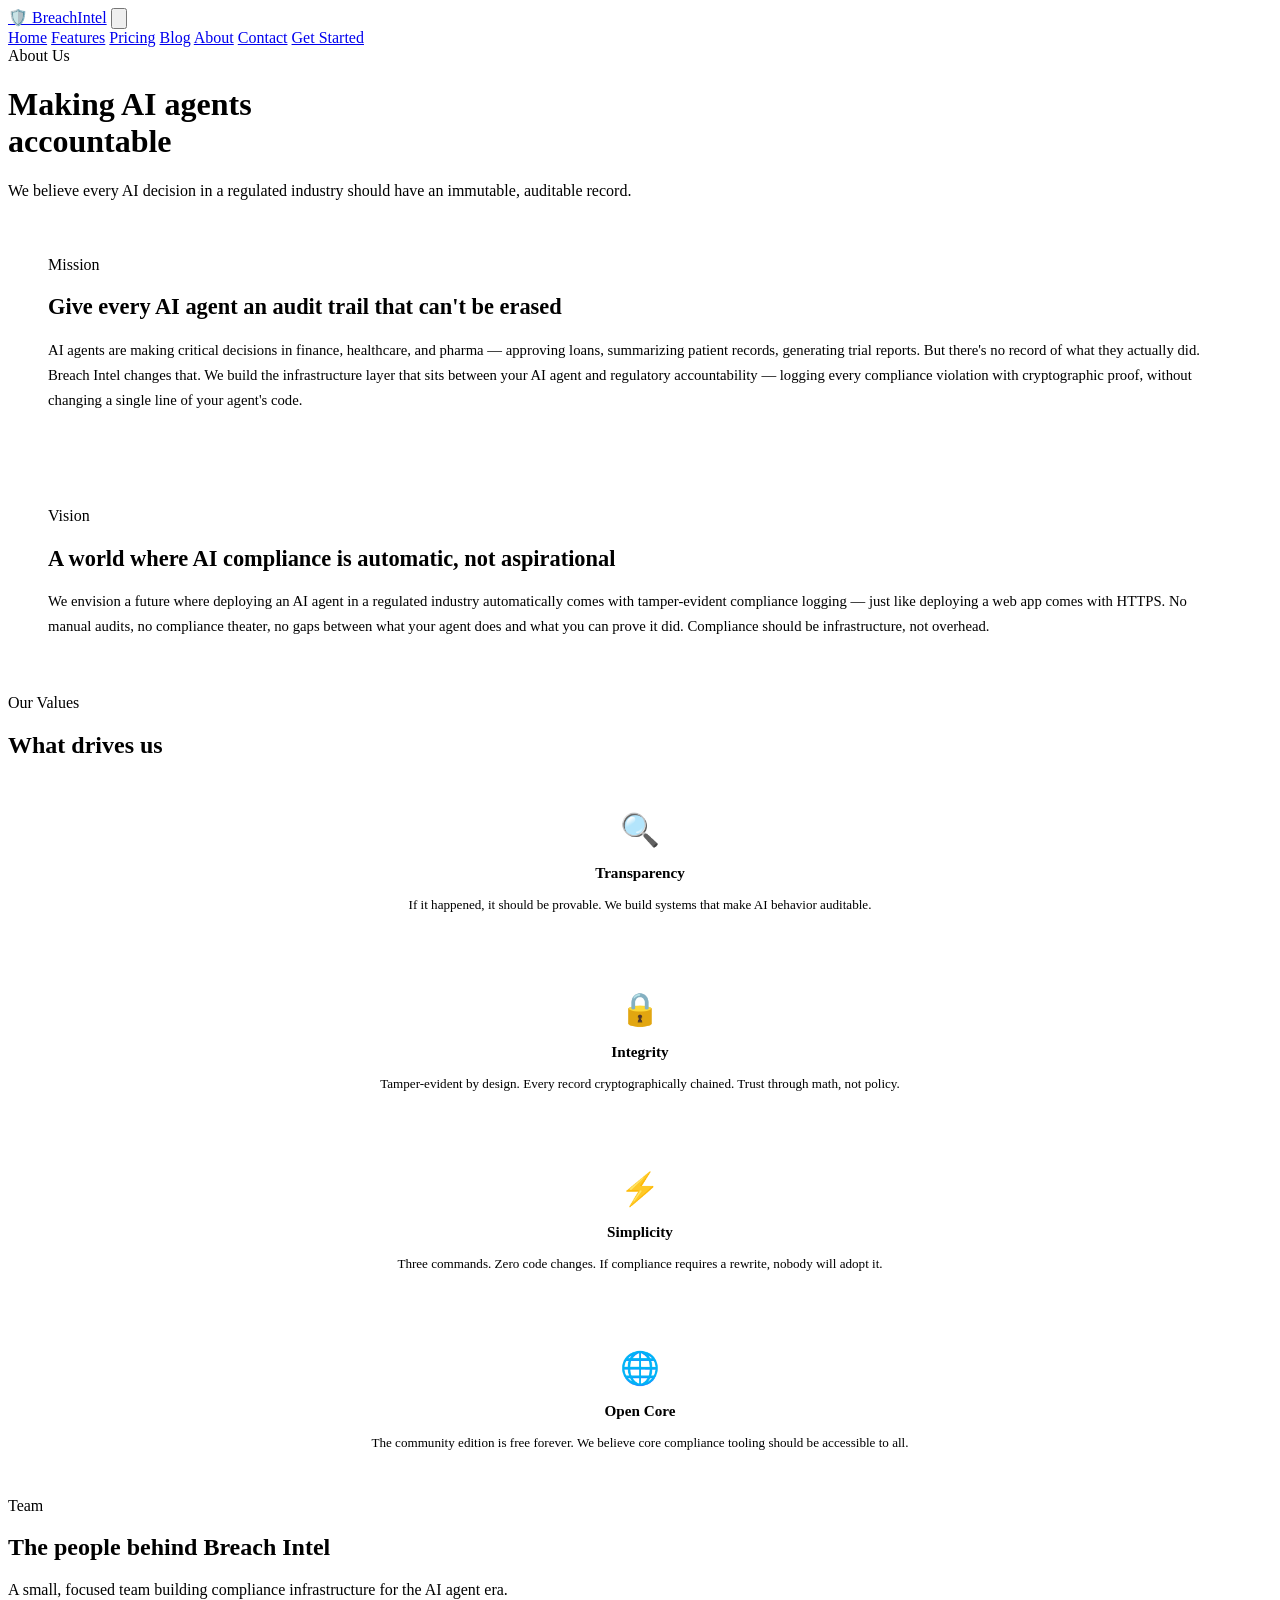
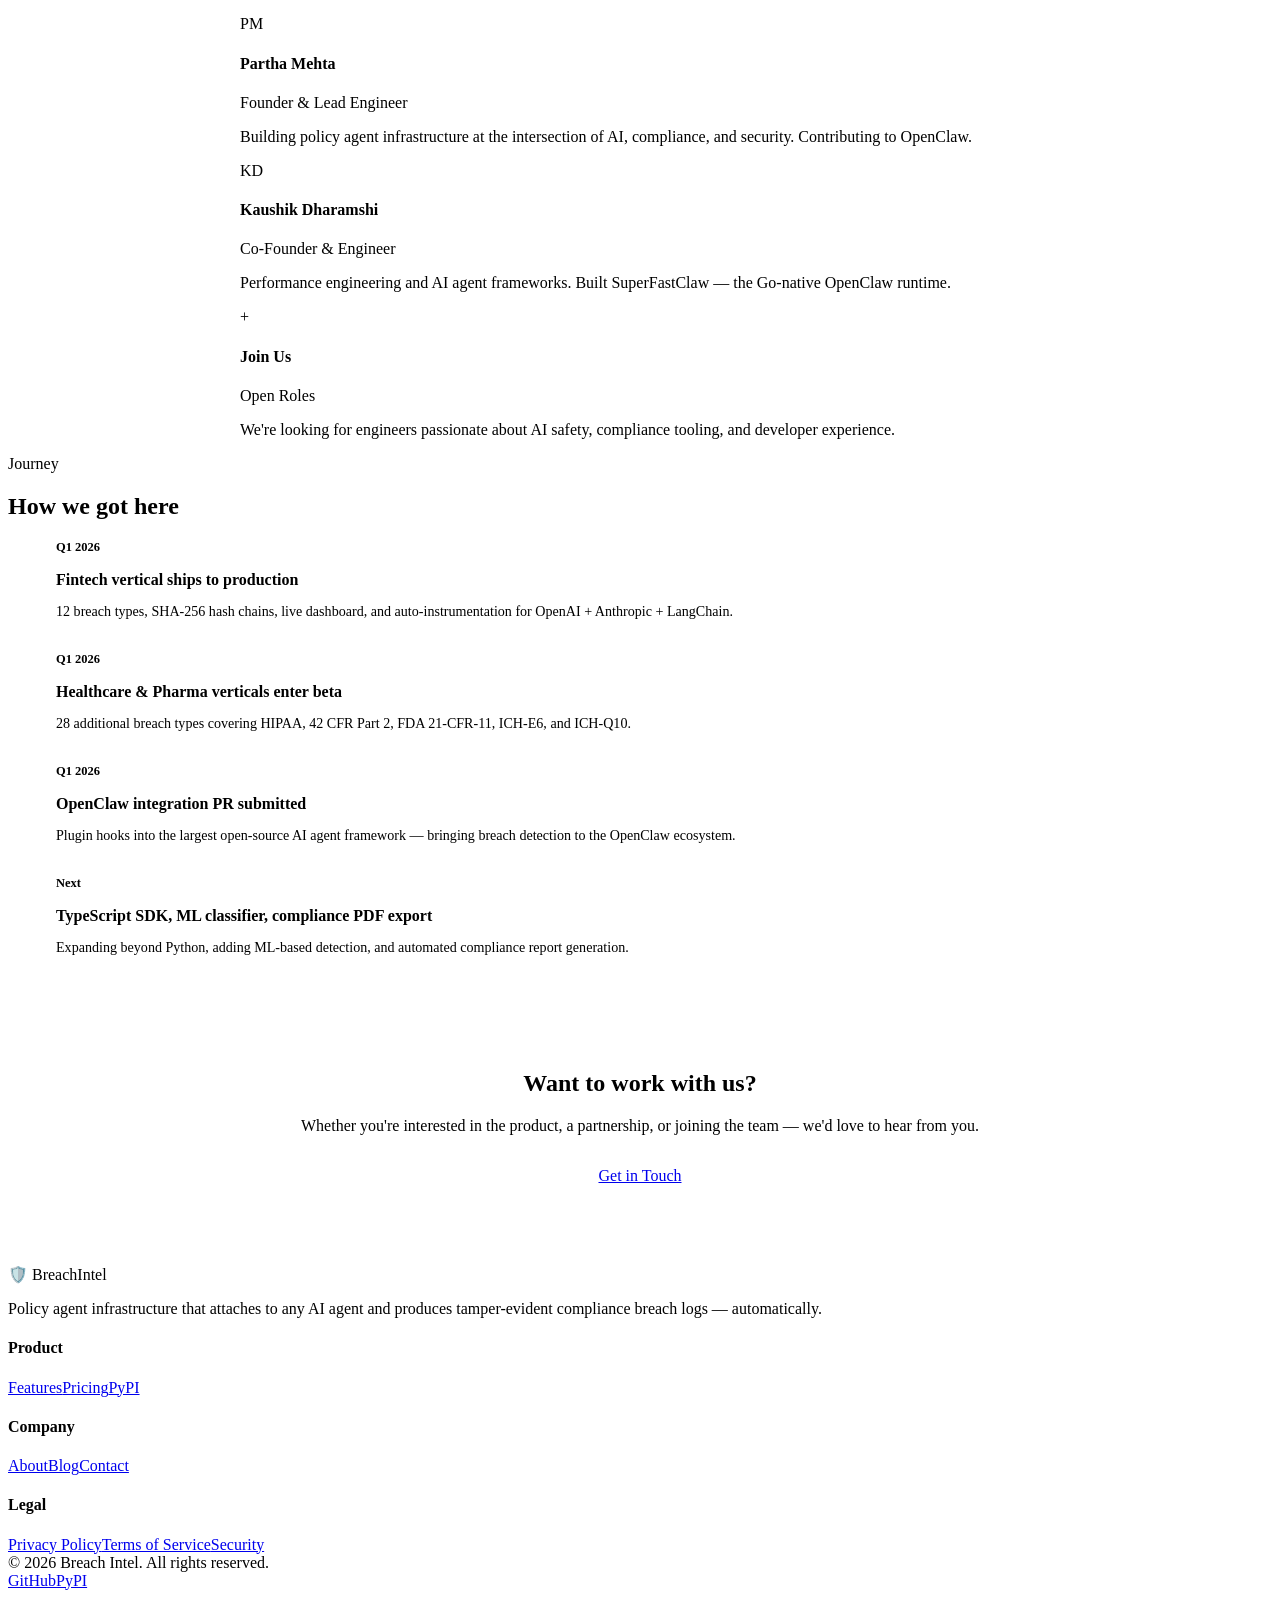
==== about.html @ 767bec2c "Fix PyPI links to correct package: breach-intel-client" ====
<!DOCTYPE html>
<html lang="en">
<head>
  <meta charset="UTF-8">
  <meta name="viewport" content="width=device-width, initial-scale=1.0">
  <title>About — Breach Intel</title>
  <meta name="description" content="Meet the team behind Breach Intel — building the audit layer for AI agents in regulated industries.">
  <link rel="icon" href="data:image/svg+xml,<svg xmlns='http://www.w3.org/2000/svg' viewBox='0 0 100 100'><text y='.9em' font-size='90'>🛡️</text></svg>">
  <link rel="preconnect" href="https://fonts.googleapis.com">
  <link rel="preconnect" href="https://fonts.gstatic.com" crossorigin>
  <link href="https://fonts.googleapis.com/css2?family=Inter:wght@400;500;600;700;800&family=JetBrains+Mono:wght@400;500;600&display=swap" rel="stylesheet">
  <link rel="stylesheet" href="css/style.css">
</head>
<body>

  <nav class="nav">
    <div class="nav-inner">
      <a href="index.html" class="nav-brand"><span class="icon">🛡️</span> Breach<span class="highlight">Intel</span></a>
      <button class="nav-toggle" aria-label="Menu" aria-expanded="false">
        <svg viewBox="0 0 24 24" fill="none" stroke="currentColor" stroke-width="2"><path d="M4 6h16M4 12h16M4 18h16"/></svg>
      </button>
      <div class="nav-links">
        <a href="index.html">Home</a>
        <a href="features.html">Features</a>
        <a href="pricing.html">Pricing</a>
        <a href="blog.html">Blog</a>
        <a href="about.html">About</a>
        <a href="contact.html">Contact</a>
        <a href="contact.html" class="nav-cta">Get Started</a>
      </div>
    </div>
  </nav>

  <div class="page-header">
    <div class="container">
      <div class="section-eyebrow"><span class="dot"></span> About Us</div>
      <h1>Making AI agents<br>accountable</h1>
      <p>We believe every AI decision in a regulated industry should have an immutable, auditable record.</p>
    </div>
  </div>

  <!-- Mission & Vision -->
  <section>
    <div class="container">
      <div class="grid-2 fade-in">
        <div class="card" style="padding:2.5rem;">
          <div class="section-eyebrow" style="margin-bottom:0.75rem;"><span class="dot"></span> Mission</div>
          <h2 style="font-size:1.4rem;font-weight:800;margin-bottom:1rem;line-height:1.3;">Give every AI agent an audit trail that can't be erased</h2>
          <p style="font-size:0.92rem;color:var(--text-secondary);line-height:1.7;">AI agents are making critical decisions in finance, healthcare, and pharma — approving loans, summarizing patient records, generating trial reports. But there's no record of what they actually did. Breach Intel changes that. We build the infrastructure layer that sits between your AI agent and regulatory accountability — logging every compliance violation with cryptographic proof, without changing a single line of your agent's code.</p>
        </div>
        <div class="card" style="padding:2.5rem;">
          <div class="section-eyebrow" style="margin-bottom:0.75rem;"><span class="dot"></span> Vision</div>
          <h2 style="font-size:1.4rem;font-weight:800;margin-bottom:1rem;line-height:1.3;">A world where AI compliance is automatic, not aspirational</h2>
          <p style="font-size:0.92rem;color:var(--text-secondary);line-height:1.7;">We envision a future where deploying an AI agent in a regulated industry automatically comes with tamper-evident compliance logging — just like deploying a web app comes with HTTPS. No manual audits, no compliance theater, no gaps between what your agent does and what you can prove it did. Compliance should be infrastructure, not overhead.</p>
        </div>
      </div>
    </div>
  </section>

  <!-- Values -->
  <section class="bg-warm">
    <div class="container">
      <div class="section-header center fade-in">
        <div class="section-eyebrow"><span class="dot"></span> Our Values</div>
        <h2 class="section-title">What drives us</h2>
      </div>
      <div class="grid-4 fade-in">
        <div class="card" style="text-align:center;padding:2rem 1.5rem;">
          <div style="font-size:2rem;margin-bottom:0.8rem;">🔍</div>
          <h3 style="font-size:0.95rem;">Transparency</h3>
          <p style="font-size:0.82rem;color:var(--text-secondary);margin-top:0.4rem;">If it happened, it should be provable. We build systems that make AI behavior auditable.</p>
        </div>
        <div class="card" style="text-align:center;padding:2rem 1.5rem;">
          <div style="font-size:2rem;margin-bottom:0.8rem;">🔒</div>
          <h3 style="font-size:0.95rem;">Integrity</h3>
          <p style="font-size:0.82rem;color:var(--text-secondary);margin-top:0.4rem;">Tamper-evident by design. Every record cryptographically chained. Trust through math, not policy.</p>
        </div>
        <div class="card" style="text-align:center;padding:2rem 1.5rem;">
          <div style="font-size:2rem;margin-bottom:0.8rem;">⚡</div>
          <h3 style="font-size:0.95rem;">Simplicity</h3>
          <p style="font-size:0.82rem;color:var(--text-secondary);margin-top:0.4rem;">Three commands. Zero code changes. If compliance requires a rewrite, nobody will adopt it.</p>
        </div>
        <div class="card" style="text-align:center;padding:2rem 1.5rem;">
          <div style="font-size:2rem;margin-bottom:0.8rem;">🌐</div>
          <h3 style="font-size:0.95rem;">Open Core</h3>
          <p style="font-size:0.82rem;color:var(--text-secondary);margin-top:0.4rem;">The community edition is free forever. We believe core compliance tooling should be accessible to all.</p>
        </div>
      </div>
    </div>
  </section>

  <!-- Team -->
  <section>
    <div class="container">
      <div class="section-header center fade-in">
        <div class="section-eyebrow"><span class="dot"></span> Team</div>
        <h2 class="section-title">The people behind Breach Intel</h2>
        <p class="section-sub">A small, focused team building compliance infrastructure for the AI agent era.</p>
      </div>
      <div class="team-grid fade-in" style="max-width:800px;margin:0 auto;">
        <div class="team-card">
          <div class="team-avatar">PM</div>
          <h4>Partha Mehta</h4>
          <div class="role">Founder &amp; Lead Engineer</div>
          <p class="bio">Building policy agent infrastructure at the intersection of AI, compliance, and security. Contributing to OpenClaw.</p>
        </div>
        <div class="team-card">
          <div class="team-avatar">KD</div>
          <h4>Kaushik Dharamshi</h4>
          <div class="role">Co-Founder &amp; Engineer</div>
          <p class="bio">Performance engineering and AI agent frameworks. Built SuperFastClaw — the Go-native OpenClaw runtime.</p>
        </div>
        <div class="team-card">
          <div class="team-avatar">+</div>
          <h4>Join Us</h4>
          <div class="role">Open Roles</div>
          <p class="bio">We're looking for engineers passionate about AI safety, compliance tooling, and developer experience.</p>
        </div>
      </div>
    </div>
  </section>

  <!-- Timeline -->
  <section class="bg-warm">
    <div class="container">
      <div class="section-header center fade-in">
        <div class="section-eyebrow"><span class="dot"></span> Journey</div>
        <h2 class="section-title">How we got here</h2>
      </div>
      <div class="container-narrow fade-in">
        <div style="border-left:2px solid var(--border);padding-left:2rem;margin-left:1rem;">
          <div style="margin-bottom:2rem;position:relative;">
            <div style="position:absolute;left:-2.55rem;top:0.3rem;width:10px;height:10px;border-radius:50%;background:var(--accent);"></div>
            <div style="font-size:0.78rem;color:var(--accent);font-weight:600;margin-bottom:0.3rem;">Q1 2026</div>
            <h3 style="font-size:1rem;font-weight:700;margin-bottom:0.3rem;">Fintech vertical ships to production</h3>
            <p style="font-size:0.88rem;color:var(--text-secondary);">12 breach types, SHA-256 hash chains, live dashboard, and auto-instrumentation for OpenAI + Anthropic + LangChain.</p>
          </div>
          <div style="margin-bottom:2rem;position:relative;">
            <div style="position:absolute;left:-2.55rem;top:0.3rem;width:10px;height:10px;border-radius:50%;background:var(--accent);"></div>
            <div style="font-size:0.78rem;color:var(--accent);font-weight:600;margin-bottom:0.3rem;">Q1 2026</div>
            <h3 style="font-size:1rem;font-weight:700;margin-bottom:0.3rem;">Healthcare &amp; Pharma verticals enter beta</h3>
            <p style="font-size:0.88rem;color:var(--text-secondary);">28 additional breach types covering HIPAA, 42 CFR Part 2, FDA 21-CFR-11, ICH-E6, and ICH-Q10.</p>
          </div>
          <div style="margin-bottom:2rem;position:relative;">
            <div style="position:absolute;left:-2.55rem;top:0.3rem;width:10px;height:10px;border-radius:50%;background:var(--accent);"></div>
            <div style="font-size:0.78rem;color:var(--accent);font-weight:600;margin-bottom:0.3rem;">Q1 2026</div>
            <h3 style="font-size:1rem;font-weight:700;margin-bottom:0.3rem;">OpenClaw integration PR submitted</h3>
            <p style="font-size:0.88rem;color:var(--text-secondary);">Plugin hooks into the largest open-source AI agent framework — bringing breach detection to the OpenClaw ecosystem.</p>
          </div>
          <div style="position:relative;">
            <div style="position:absolute;left:-2.55rem;top:0.3rem;width:10px;height:10px;border-radius:50%;border:2px solid var(--accent);background:var(--bg-warm);"></div>
            <div style="font-size:0.78rem;color:var(--text-tertiary);font-weight:600;margin-bottom:0.3rem;">Next</div>
            <h3 style="font-size:1rem;font-weight:700;margin-bottom:0.3rem;">TypeScript SDK, ML classifier, compliance PDF export</h3>
            <p style="font-size:0.88rem;color:var(--text-secondary);">Expanding beyond Python, adding ML-based detection, and automated compliance report generation.</p>
          </div>
        </div>
      </div>
    </div>
  </section>

  <!-- CTA -->
  <section style="text-align:center;padding:5rem 2rem;">
    <div class="container-narrow fade-in">
      <h2 class="section-title">Want to work with us?</h2>
      <p class="section-sub" style="margin:0.75rem auto 2rem;">Whether you're interested in the product, a partnership, or joining the team — we'd love to hear from you.</p>
      <a href="contact.html" class="btn btn-accent btn-lg">Get in Touch</a>
    </div>
  </section>

  <!-- Footer -->
  <footer class="footer">
    <div class="container">
      <div class="footer-grid">
        <div>
          <div class="footer-brand"><span class="icon">🛡️</span> BreachIntel</div>
          <p class="footer-desc">Policy agent infrastructure that attaches to any AI agent and produces tamper-evident compliance breach logs — automatically.</p>
        </div>
        <div><h4>Product</h4><a href="features.html" class="footer-link">Features</a><a href="pricing.html" class="footer-link">Pricing</a><a href="https://pypi.org/project/breach-intel-client/" target="_blank" class="footer-link">PyPI</a></div>
        <div><h4>Company</h4><a href="about.html" class="footer-link">About</a><a href="blog.html" class="footer-link">Blog</a><a href="contact.html" class="footer-link">Contact</a></div>
        <div><h4>Legal</h4><a href="#" class="footer-link">Privacy Policy</a><a href="#" class="footer-link">Terms of Service</a><a href="#" class="footer-link">Security</a></div>
      </div>
      <div class="footer-bottom">
        <span class="footer-copy">&copy; 2026 Breach Intel. All rights reserved.</span>
        <div class="footer-socials"><a href="https://github.com/ParthaMehtaOrg" target="_blank">GitHub</a><a href="https://pypi.org/project/breach-intel-client/" target="_blank">PyPI</a></div>
      </div>
    </div>
  </footer>
  <script src="js/main.js"></script>
</body>
</html>
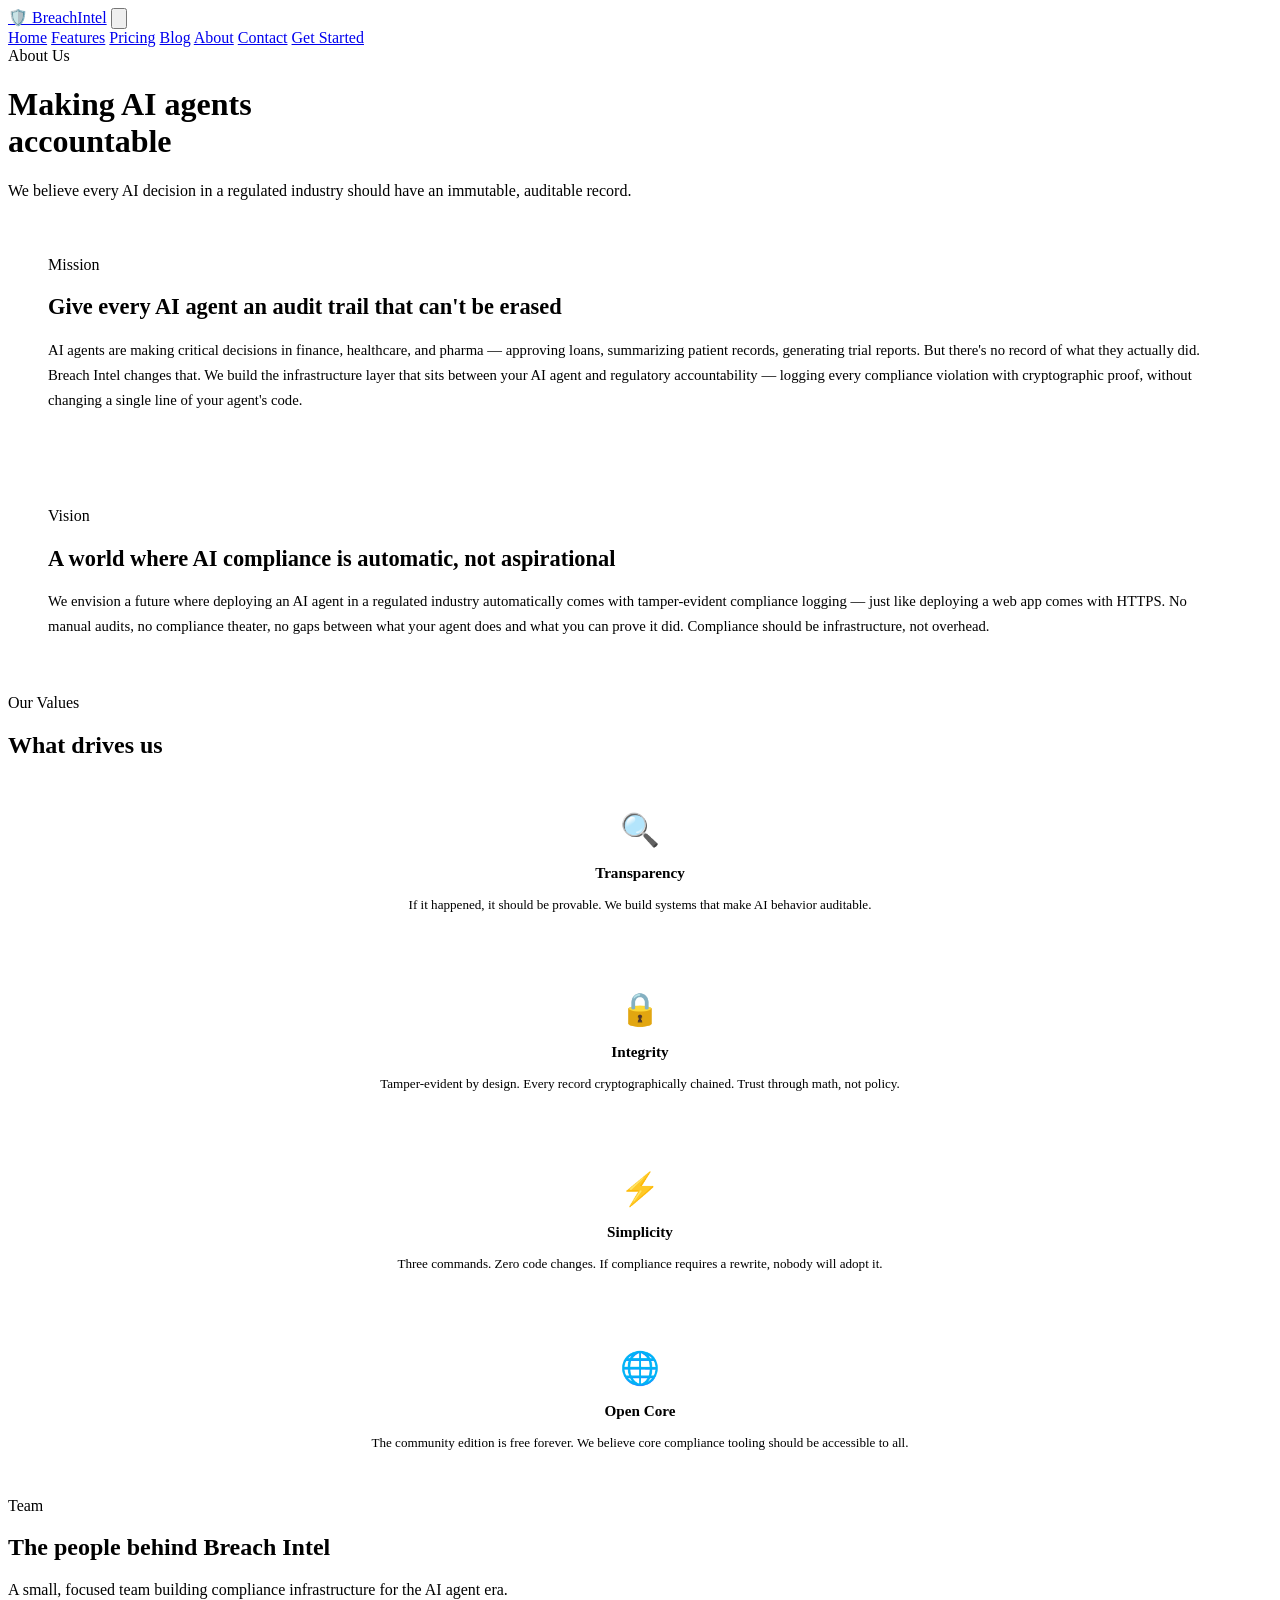
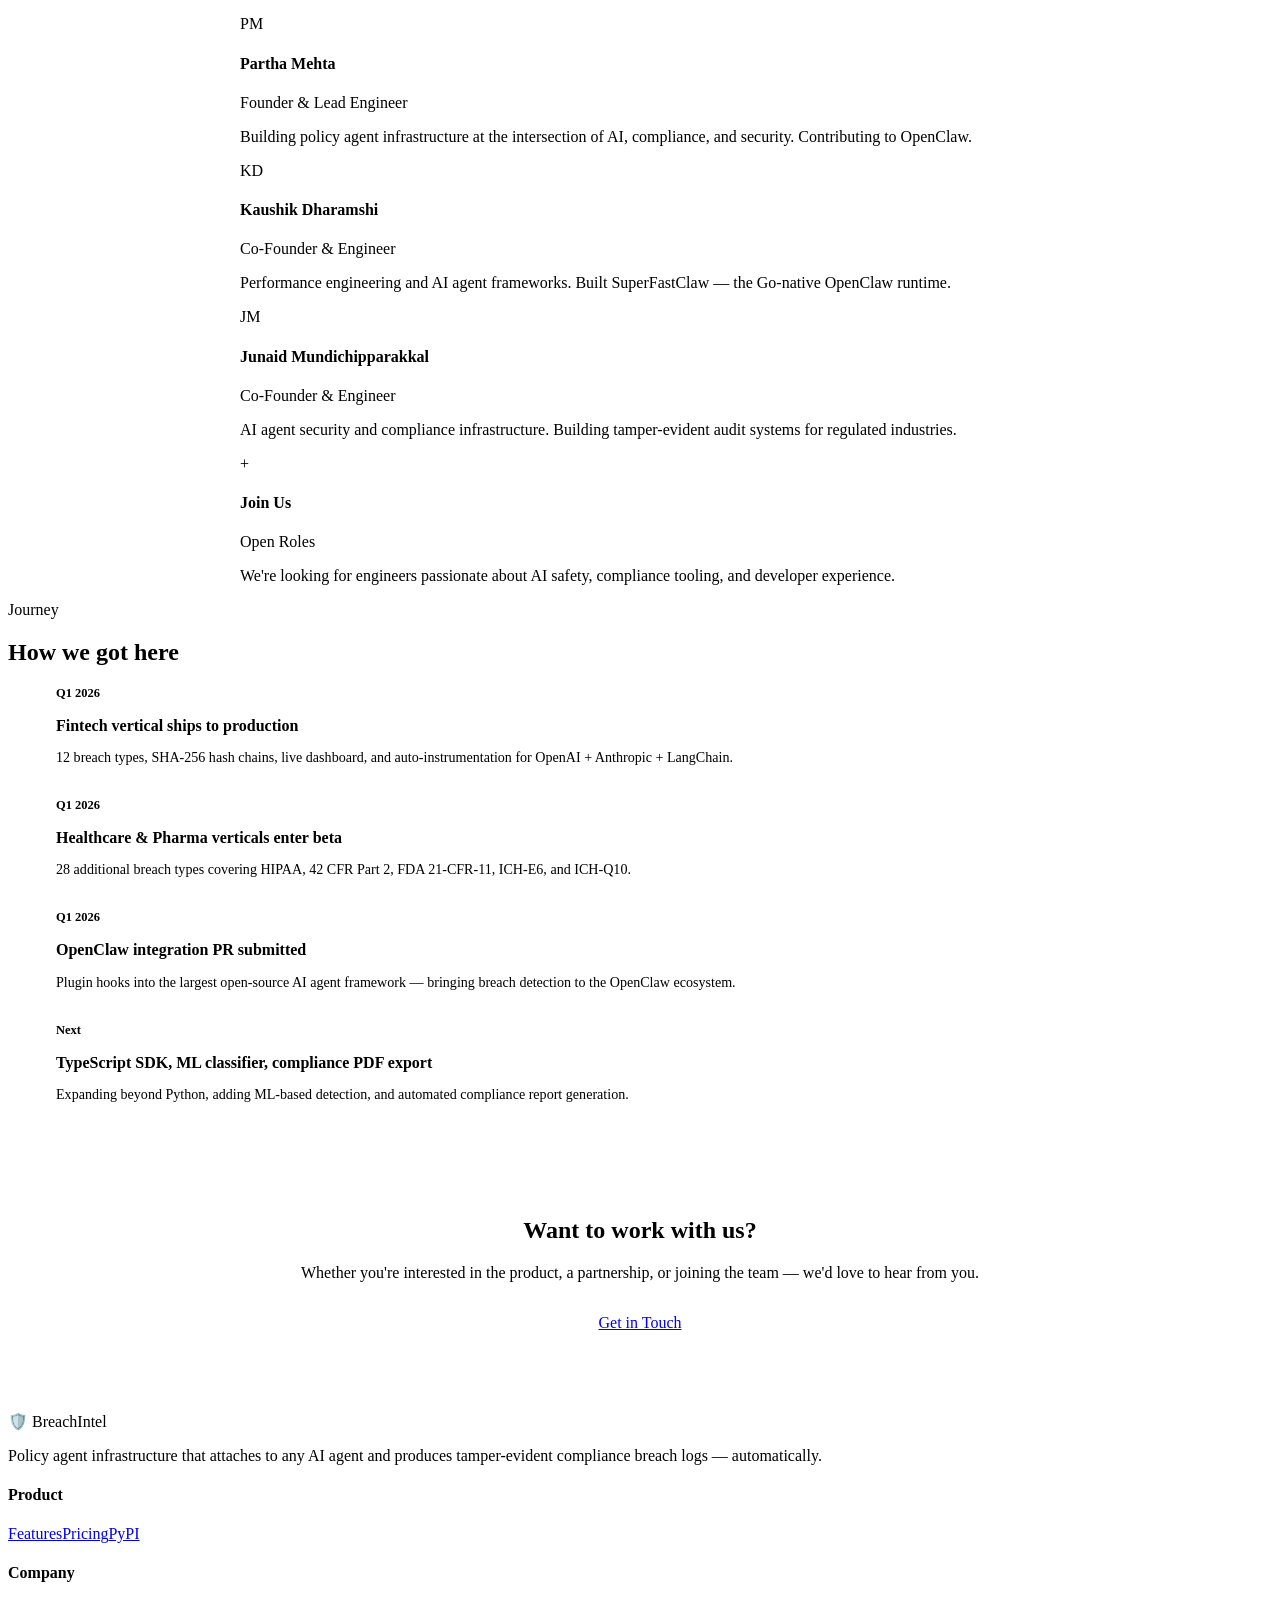
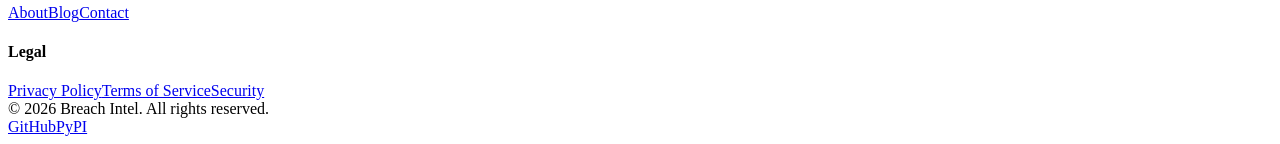
==== commit 442ef9a1: "Add Junaid Mundichipparakkal to team section" ====
--- a/about.html
+++ b/about.html
@@ -111,6 +111,12 @@
           <p class="bio">Performance engineering and AI agent frameworks. Built SuperFastClaw — the Go-native OpenClaw runtime.</p>
         </div>
         <div class="team-card">
+          <div class="team-avatar">JM</div>
+          <h4>Junaid Mundichipparakkal</h4>
+          <div class="role">Co-Founder &amp; Engineer</div>
+          <p class="bio">AI agent security and compliance infrastructure. Building tamper-evident audit systems for regulated industries.</p>
+        </div>
+        <div class="team-card">
           <div class="team-avatar">+</div>
           <h4>Join Us</h4>
           <div class="role">Open Roles</div>
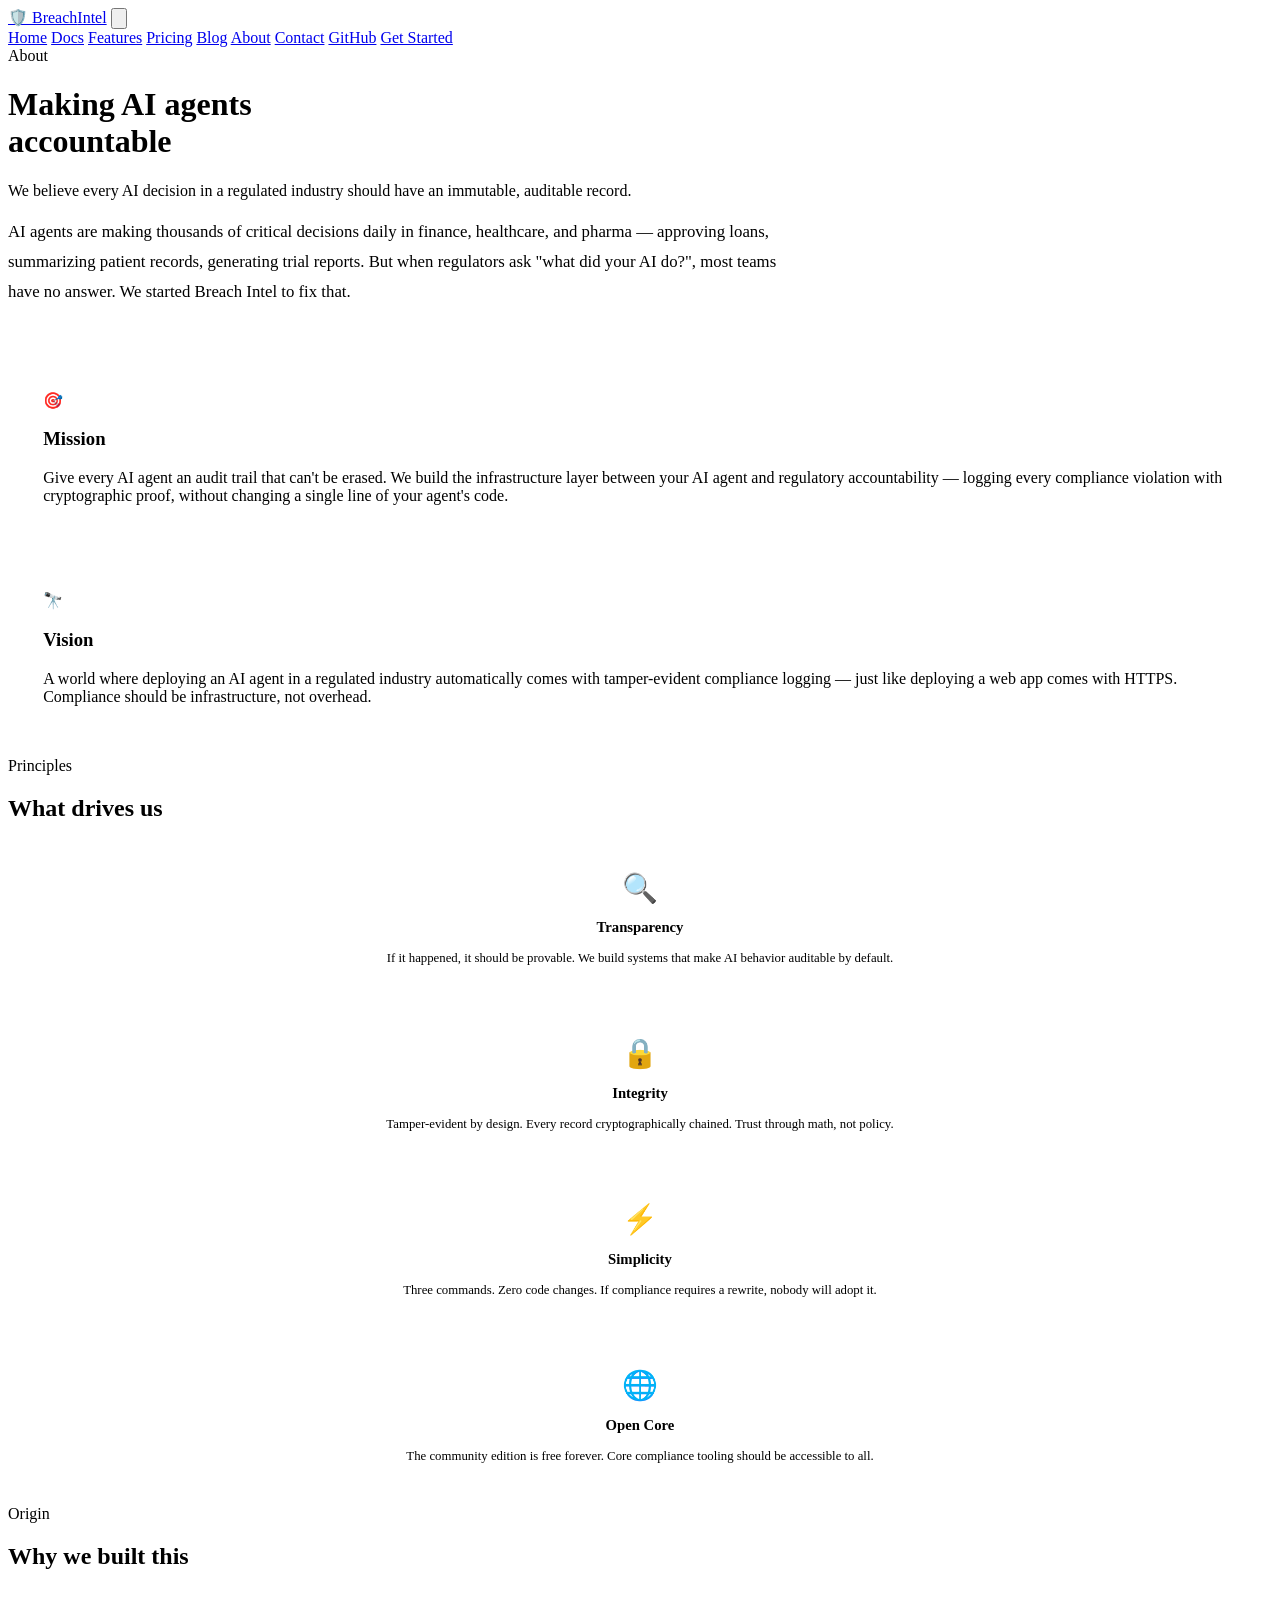
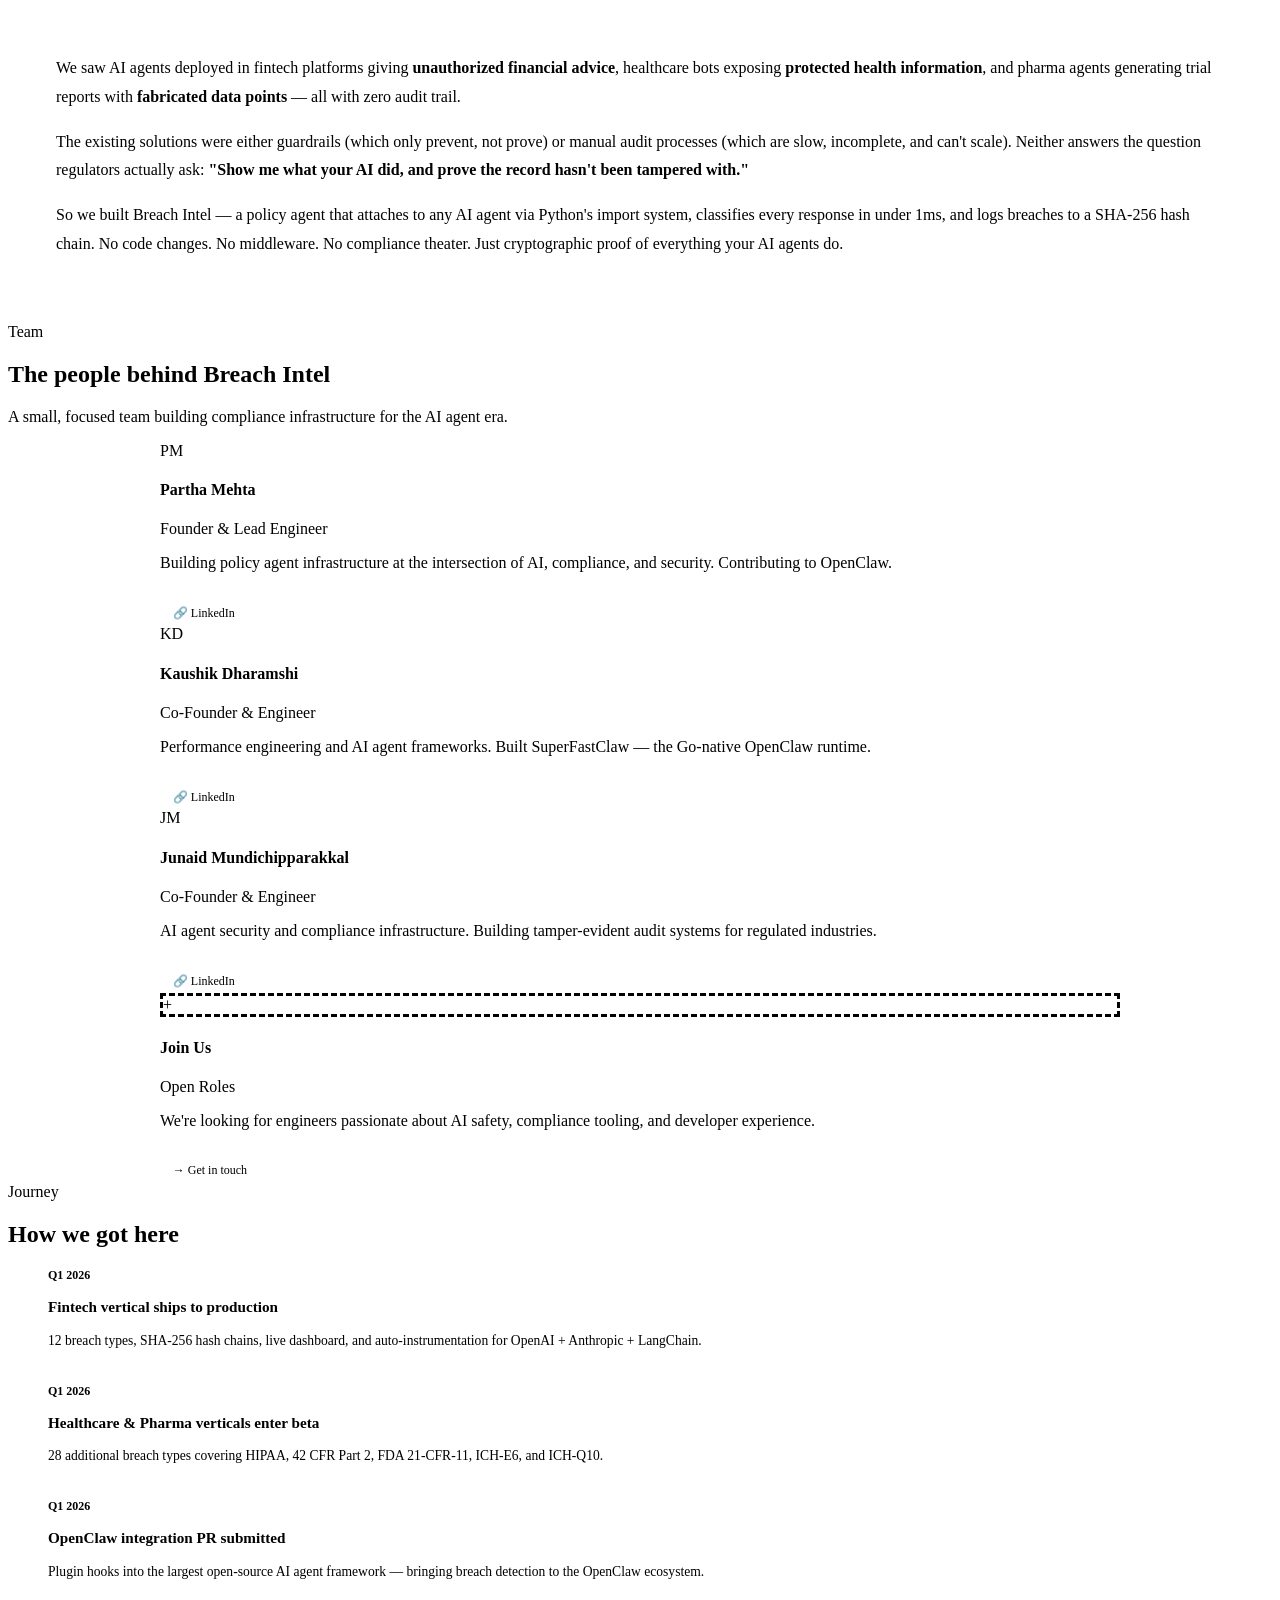
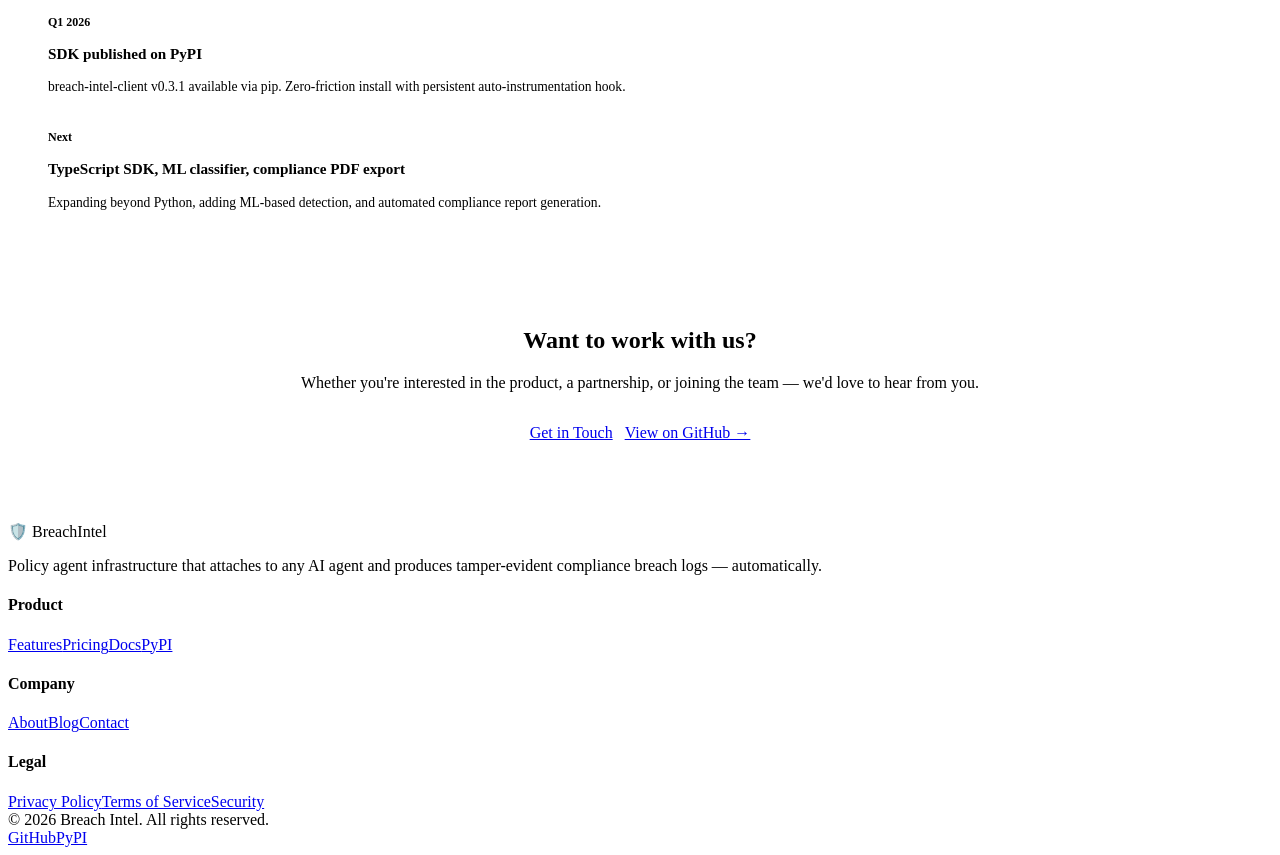
==== commit d05448bd: "Add GitHub nav link to all pages for consistency" ====
--- a/about.html
+++ b/about.html
@@ -10,6 +10,93 @@
   <link rel="preconnect" href="https://fonts.gstatic.com" crossorigin>
   <link href="https://fonts.googleapis.com/css2?family=Inter:wght@400;500;600;700;800&family=JetBrains+Mono:wght@400;500;600&display=swap" rel="stylesheet">
   <link rel="stylesheet" href="css/style.css">
+  <style>
+    .story-block {
+      background: var(--bg-surface);
+      border: 1px solid var(--border);
+      border-radius: var(--radius-lg);
+      padding: 3rem;
+      position: relative;
+      overflow: hidden;
+    }
+    .story-block::after {
+      content: '';
+      position: absolute;
+      top: 0; right: 0;
+      width: 300px; height: 300px;
+      background: radial-gradient(ellipse, var(--accent-glow) 0%, transparent 70%);
+      pointer-events: none;
+    }
+    .story-block p {
+      font-size: 1rem;
+      color: var(--text-secondary);
+      line-height: 1.8;
+      margin-bottom: 1rem;
+      position: relative;
+      z-index: 1;
+    }
+    .story-block .hl { color: var(--accent); font-weight: 600; }
+    .team-social {
+      display: inline-flex;
+      align-items: center;
+      gap: 0.4rem;
+      padding: 0.3rem 0.8rem;
+      border-radius: var(--radius-full);
+      font-size: 0.75rem;
+      font-weight: 500;
+      color: var(--text-secondary);
+      border: 1px solid var(--border);
+      margin-top: 0.8rem;
+      transition: all 0.2s;
+      text-decoration: none;
+    }
+    .team-social:hover {
+      border-color: var(--border-hover);
+      color: var(--text);
+      background: rgba(255,255,255,0.03);
+    }
+    .timeline {
+      border-left: 2px solid var(--border);
+      padding-left: 2rem;
+      margin-left: 0.5rem;
+    }
+    .timeline-item {
+      margin-bottom: 2rem;
+      position: relative;
+    }
+    .timeline-item:last-child { margin-bottom: 0; }
+    .timeline-dot {
+      position: absolute;
+      left: -2.55rem;
+      top: 0.35rem;
+      width: 10px;
+      height: 10px;
+      border-radius: 50%;
+      background: var(--accent);
+    }
+    .timeline-dot.upcoming {
+      background: transparent;
+      border: 2px solid var(--accent);
+    }
+    .timeline-date {
+      font-size: 0.75rem;
+      color: var(--accent);
+      font-weight: 600;
+      margin-bottom: 0.25rem;
+      font-family: var(--font-mono);
+    }
+    .timeline-date.muted { color: var(--text-tertiary); }
+    .timeline-item h3 {
+      font-size: 0.95rem;
+      font-weight: 700;
+      margin-bottom: 0.25rem;
+    }
+    .timeline-item p {
+      font-size: 0.85rem;
+      color: var(--text-secondary);
+      line-height: 1.6;
+    }
+  </style>
 </head>
 <body>
 
@@ -21,11 +108,13 @@
       </button>
       <div class="nav-links">
         <a href="index.html">Home</a>
+        <a href="docs.html">Docs</a>
         <a href="features.html">Features</a>
         <a href="pricing.html">Pricing</a>
         <a href="blog.html">Blog</a>
         <a href="about.html">About</a>
         <a href="contact.html">Contact</a>
+        <a href="https://github.com/ParthaMehtaOrg" target="_blank">GitHub</a>
         <a href="contact.html" class="nav-cta">Get Started</a>
       </div>
     </div>
@@ -33,131 +122,159 @@
 
   <div class="page-header">
     <div class="container">
-      <div class="section-eyebrow"><span class="dot"></span> About Us</div>
+      <div class="section-eyebrow"><span class="dot"></span> About</div>
       <h1>Making AI agents<br>accountable</h1>
       <p>We believe every AI decision in a regulated industry should have an immutable, auditable record.</p>
     </div>
   </div>
 
-  <!-- Mission & Vision -->
+  <!-- Our Story -->
   <section>
     <div class="container">
+      <p class="fade-in" style="font-size:1.05rem;color:var(--text-secondary);line-height:1.8;max-width:800px;margin-bottom:3rem;">
+        AI agents are making thousands of critical decisions daily in finance, healthcare, and pharma — approving loans, summarizing patient records, generating trial reports. But when regulators ask "what did your AI do?", most teams have no answer. We started Breach Intel to fix that.
+      </p>
       <div class="grid-2 fade-in">
-        <div class="card" style="padding:2.5rem;">
-          <div class="section-eyebrow" style="margin-bottom:0.75rem;"><span class="dot"></span> Mission</div>
-          <h2 style="font-size:1.4rem;font-weight:800;margin-bottom:1rem;line-height:1.3;">Give every AI agent an audit trail that can't be erased</h2>
-          <p style="font-size:0.92rem;color:var(--text-secondary);line-height:1.7;">AI agents are making critical decisions in finance, healthcare, and pharma — approving loans, summarizing patient records, generating trial reports. But there's no record of what they actually did. Breach Intel changes that. We build the infrastructure layer that sits between your AI agent and regulatory accountability — logging every compliance violation with cryptographic proof, without changing a single line of your agent's code.</p>
-        </div>
-        <div class="card" style="padding:2.5rem;">
-          <div class="section-eyebrow" style="margin-bottom:0.75rem;"><span class="dot"></span> Vision</div>
-          <h2 style="font-size:1.4rem;font-weight:800;margin-bottom:1rem;line-height:1.3;">A world where AI compliance is automatic, not aspirational</h2>
-          <p style="font-size:0.92rem;color:var(--text-secondary);line-height:1.7;">We envision a future where deploying an AI agent in a regulated industry automatically comes with tamper-evident compliance logging — just like deploying a web app comes with HTTPS. No manual audits, no compliance theater, no gaps between what your agent does and what you can prove it did. Compliance should be infrastructure, not overhead.</p>
-        </div>
-      </div>
-    </div>
-  </section>
-
-  <!-- Values -->
+        <div class="card" style="padding:2.2rem;">
+          <div class="card-icon orange">🎯</div>
+          <h3>Mission</h3>
+          <p>Give every AI agent an audit trail that can't be erased. We build the infrastructure layer between your AI agent and regulatory accountability — logging every compliance violation with cryptographic proof, without changing a single line of your agent's code.</p>
+        </div>
+        <div class="card" style="padding:2.2rem;">
+          <div class="card-icon purple">🔭</div>
+          <h3>Vision</h3>
+          <p>A world where deploying an AI agent in a regulated industry automatically comes with tamper-evident compliance logging — just like deploying a web app comes with HTTPS. Compliance should be infrastructure, not overhead.</p>
+        </div>
+      </div>
+    </div>
+  </section>
+
+  <!-- What Drives Us -->
   <section class="bg-warm">
     <div class="container">
       <div class="section-header center fade-in">
-        <div class="section-eyebrow"><span class="dot"></span> Our Values</div>
+        <div class="section-eyebrow"><span class="dot"></span> Principles</div>
         <h2 class="section-title">What drives us</h2>
       </div>
       <div class="grid-4 fade-in">
-        <div class="card" style="text-align:center;padding:2rem 1.5rem;">
-          <div style="font-size:2rem;margin-bottom:0.8rem;">🔍</div>
-          <h3 style="font-size:0.95rem;">Transparency</h3>
-          <p style="font-size:0.82rem;color:var(--text-secondary);margin-top:0.4rem;">If it happened, it should be provable. We build systems that make AI behavior auditable.</p>
-        </div>
-        <div class="card" style="text-align:center;padding:2rem 1.5rem;">
-          <div style="font-size:2rem;margin-bottom:0.8rem;">🔒</div>
-          <h3 style="font-size:0.95rem;">Integrity</h3>
-          <p style="font-size:0.82rem;color:var(--text-secondary);margin-top:0.4rem;">Tamper-evident by design. Every record cryptographically chained. Trust through math, not policy.</p>
-        </div>
-        <div class="card" style="text-align:center;padding:2rem 1.5rem;">
-          <div style="font-size:2rem;margin-bottom:0.8rem;">⚡</div>
-          <h3 style="font-size:0.95rem;">Simplicity</h3>
-          <p style="font-size:0.82rem;color:var(--text-secondary);margin-top:0.4rem;">Three commands. Zero code changes. If compliance requires a rewrite, nobody will adopt it.</p>
-        </div>
-        <div class="card" style="text-align:center;padding:2rem 1.5rem;">
-          <div style="font-size:2rem;margin-bottom:0.8rem;">🌐</div>
-          <h3 style="font-size:0.95rem;">Open Core</h3>
-          <p style="font-size:0.82rem;color:var(--text-secondary);margin-top:0.4rem;">The community edition is free forever. We believe core compliance tooling should be accessible to all.</p>
-        </div>
+        <div class="card" style="text-align:center;padding:1.8rem 1.4rem;">
+          <div style="font-size:1.8rem;margin-bottom:0.75rem;">🔍</div>
+          <h3 style="font-size:0.92rem;">Transparency</h3>
+          <p style="font-size:0.8rem;margin-top:0.4rem;">If it happened, it should be provable. We build systems that make AI behavior auditable by default.</p>
+        </div>
+        <div class="card" style="text-align:center;padding:1.8rem 1.4rem;">
+          <div style="font-size:1.8rem;margin-bottom:0.75rem;">🔒</div>
+          <h3 style="font-size:0.92rem;">Integrity</h3>
+          <p style="font-size:0.8rem;margin-top:0.4rem;">Tamper-evident by design. Every record cryptographically chained. Trust through math, not policy.</p>
+        </div>
+        <div class="card" style="text-align:center;padding:1.8rem 1.4rem;">
+          <div style="font-size:1.8rem;margin-bottom:0.75rem;">⚡</div>
+          <h3 style="font-size:0.92rem;">Simplicity</h3>
+          <p style="font-size:0.8rem;margin-top:0.4rem;">Three commands. Zero code changes. If compliance requires a rewrite, nobody will adopt it.</p>
+        </div>
+        <div class="card" style="text-align:center;padding:1.8rem 1.4rem;">
+          <div style="font-size:1.8rem;margin-bottom:0.75rem;">🌐</div>
+          <h3 style="font-size:0.92rem;">Open Core</h3>
+          <p style="font-size:0.8rem;margin-top:0.4rem;">The community edition is free forever. Core compliance tooling should be accessible to all.</p>
+        </div>
+      </div>
+    </div>
+  </section>
+
+  <!-- Why We Built This -->
+  <section>
+    <div class="container">
+      <div class="section-header fade-in">
+        <div class="section-eyebrow"><span class="dot"></span> Origin</div>
+        <h2 class="section-title">Why we built this</h2>
+      </div>
+      <div class="story-block fade-in">
+        <p>We saw AI agents deployed in fintech platforms giving <span class="hl">unauthorized financial advice</span>, healthcare bots exposing <span class="hl">protected health information</span>, and pharma agents generating trial reports with <span class="hl">fabricated data points</span> — all with zero audit trail.</p>
+        <p>The existing solutions were either guardrails (which only prevent, not prove) or manual audit processes (which are slow, incomplete, and can't scale). Neither answers the question regulators actually ask: <span class="hl">"Show me what your AI did, and prove the record hasn't been tampered with."</span></p>
+        <p>So we built Breach Intel — a policy agent that attaches to any AI agent via Python's import system, classifies every response in under 1ms, and logs breaches to a SHA-256 hash chain. No code changes. No middleware. No compliance theater. Just cryptographic proof of everything your AI agents do.</p>
       </div>
     </div>
   </section>
 
   <!-- Team -->
-  <section>
+  <section class="bg-warm">
     <div class="container">
       <div class="section-header center fade-in">
         <div class="section-eyebrow"><span class="dot"></span> Team</div>
         <h2 class="section-title">The people behind Breach Intel</h2>
         <p class="section-sub">A small, focused team building compliance infrastructure for the AI agent era.</p>
       </div>
-      <div class="team-grid fade-in" style="max-width:800px;margin:0 auto;">
+      <div class="team-grid fade-in" style="max-width:960px;margin:0 auto;">
         <div class="team-card">
           <div class="team-avatar">PM</div>
           <h4>Partha Mehta</h4>
           <div class="role">Founder &amp; Lead Engineer</div>
           <p class="bio">Building policy agent infrastructure at the intersection of AI, compliance, and security. Contributing to OpenClaw.</p>
+          <a href="https://www.linkedin.com/in/parthamehta123/" target="_blank" class="team-social">🔗 LinkedIn</a>
         </div>
         <div class="team-card">
           <div class="team-avatar">KD</div>
           <h4>Kaushik Dharamshi</h4>
           <div class="role">Co-Founder &amp; Engineer</div>
           <p class="bio">Performance engineering and AI agent frameworks. Built SuperFastClaw — the Go-native OpenClaw runtime.</p>
+          <a href="https://www.linkedin.com/in/kaushikdharamshi/" target="_blank" class="team-social">🔗 LinkedIn</a>
         </div>
         <div class="team-card">
           <div class="team-avatar">JM</div>
           <h4>Junaid Mundichipparakkal</h4>
           <div class="role">Co-Founder &amp; Engineer</div>
           <p class="bio">AI agent security and compliance infrastructure. Building tamper-evident audit systems for regulated industries.</p>
+          <a href="#" class="team-social">🔗 LinkedIn</a>
         </div>
         <div class="team-card">
-          <div class="team-avatar">+</div>
+          <div class="team-avatar" style="color:var(--text-tertiary);border-style:dashed;">+</div>
           <h4>Join Us</h4>
-          <div class="role">Open Roles</div>
+          <div class="role" style="color:var(--text-tertiary);">Open Roles</div>
           <p class="bio">We're looking for engineers passionate about AI safety, compliance tooling, and developer experience.</p>
+          <a href="contact.html" class="team-social">→ Get in touch</a>
         </div>
       </div>
     </div>
   </section>
 
   <!-- Timeline -->
-  <section class="bg-warm">
+  <section>
     <div class="container">
       <div class="section-header center fade-in">
         <div class="section-eyebrow"><span class="dot"></span> Journey</div>
         <h2 class="section-title">How we got here</h2>
       </div>
       <div class="container-narrow fade-in">
-        <div style="border-left:2px solid var(--border);padding-left:2rem;margin-left:1rem;">
-          <div style="margin-bottom:2rem;position:relative;">
-            <div style="position:absolute;left:-2.55rem;top:0.3rem;width:10px;height:10px;border-radius:50%;background:var(--accent);"></div>
-            <div style="font-size:0.78rem;color:var(--accent);font-weight:600;margin-bottom:0.3rem;">Q1 2026</div>
-            <h3 style="font-size:1rem;font-weight:700;margin-bottom:0.3rem;">Fintech vertical ships to production</h3>
-            <p style="font-size:0.88rem;color:var(--text-secondary);">12 breach types, SHA-256 hash chains, live dashboard, and auto-instrumentation for OpenAI + Anthropic + LangChain.</p>
-          </div>
-          <div style="margin-bottom:2rem;position:relative;">
-            <div style="position:absolute;left:-2.55rem;top:0.3rem;width:10px;height:10px;border-radius:50%;background:var(--accent);"></div>
-            <div style="font-size:0.78rem;color:var(--accent);font-weight:600;margin-bottom:0.3rem;">Q1 2026</div>
-            <h3 style="font-size:1rem;font-weight:700;margin-bottom:0.3rem;">Healthcare &amp; Pharma verticals enter beta</h3>
-            <p style="font-size:0.88rem;color:var(--text-secondary);">28 additional breach types covering HIPAA, 42 CFR Part 2, FDA 21-CFR-11, ICH-E6, and ICH-Q10.</p>
-          </div>
-          <div style="margin-bottom:2rem;position:relative;">
-            <div style="position:absolute;left:-2.55rem;top:0.3rem;width:10px;height:10px;border-radius:50%;background:var(--accent);"></div>
-            <div style="font-size:0.78rem;color:var(--accent);font-weight:600;margin-bottom:0.3rem;">Q1 2026</div>
-            <h3 style="font-size:1rem;font-weight:700;margin-bottom:0.3rem;">OpenClaw integration PR submitted</h3>
-            <p style="font-size:0.88rem;color:var(--text-secondary);">Plugin hooks into the largest open-source AI agent framework — bringing breach detection to the OpenClaw ecosystem.</p>
-          </div>
-          <div style="position:relative;">
-            <div style="position:absolute;left:-2.55rem;top:0.3rem;width:10px;height:10px;border-radius:50%;border:2px solid var(--accent);background:var(--bg-warm);"></div>
-            <div style="font-size:0.78rem;color:var(--text-tertiary);font-weight:600;margin-bottom:0.3rem;">Next</div>
-            <h3 style="font-size:1rem;font-weight:700;margin-bottom:0.3rem;">TypeScript SDK, ML classifier, compliance PDF export</h3>
-            <p style="font-size:0.88rem;color:var(--text-secondary);">Expanding beyond Python, adding ML-based detection, and automated compliance report generation.</p>
+        <div class="timeline">
+          <div class="timeline-item">
+            <div class="timeline-dot"></div>
+            <div class="timeline-date">Q1 2026</div>
+            <h3>Fintech vertical ships to production</h3>
+            <p>12 breach types, SHA-256 hash chains, live dashboard, and auto-instrumentation for OpenAI + Anthropic + LangChain.</p>
+          </div>
+          <div class="timeline-item">
+            <div class="timeline-dot"></div>
+            <div class="timeline-date">Q1 2026</div>
+            <h3>Healthcare &amp; Pharma verticals enter beta</h3>
+            <p>28 additional breach types covering HIPAA, 42 CFR Part 2, FDA 21-CFR-11, ICH-E6, and ICH-Q10.</p>
+          </div>
+          <div class="timeline-item">
+            <div class="timeline-dot"></div>
+            <div class="timeline-date">Q1 2026</div>
+            <h3>OpenClaw integration PR submitted</h3>
+            <p>Plugin hooks into the largest open-source AI agent framework — bringing breach detection to the OpenClaw ecosystem.</p>
+          </div>
+          <div class="timeline-item">
+            <div class="timeline-dot"></div>
+            <div class="timeline-date">Q1 2026</div>
+            <h3>SDK published on PyPI</h3>
+            <p>breach-intel-client v0.3.1 available via pip. Zero-friction install with persistent auto-instrumentation hook.</p>
+          </div>
+          <div class="timeline-item">
+            <div class="timeline-dot upcoming"></div>
+            <div class="timeline-date muted">Next</div>
+            <h3>TypeScript SDK, ML classifier, compliance PDF export</h3>
+            <p>Expanding beyond Python, adding ML-based detection, and automated compliance report generation.</p>
           </div>
         </div>
       </div>
@@ -165,11 +282,14 @@
   </section>
 
   <!-- CTA -->
-  <section style="text-align:center;padding:5rem 2rem;">
+  <section class="bg-warm" style="text-align:center;padding:5rem 2rem;">
     <div class="container-narrow fade-in">
       <h2 class="section-title">Want to work with us?</h2>
       <p class="section-sub" style="margin:0.75rem auto 2rem;">Whether you're interested in the product, a partnership, or joining the team — we'd love to hear from you.</p>
-      <a href="contact.html" class="btn btn-accent btn-lg">Get in Touch</a>
+      <div style="display:flex;gap:0.75rem;justify-content:center;flex-wrap:wrap;">
+        <a href="contact.html" class="btn btn-accent btn-lg">Get in Touch</a>
+        <a href="https://github.com/ParthaMehtaOrg" target="_blank" class="btn btn-outline btn-lg">View on GitHub →</a>
+      </div>
     </div>
   </section>
 
@@ -181,7 +301,7 @@
           <div class="footer-brand"><span class="icon">🛡️</span> BreachIntel</div>
           <p class="footer-desc">Policy agent infrastructure that attaches to any AI agent and produces tamper-evident compliance breach logs — automatically.</p>
         </div>
-        <div><h4>Product</h4><a href="features.html" class="footer-link">Features</a><a href="pricing.html" class="footer-link">Pricing</a><a href="https://pypi.org/project/breach-intel-client/" target="_blank" class="footer-link">PyPI</a></div>
+        <div><h4>Product</h4><a href="features.html" class="footer-link">Features</a><a href="pricing.html" class="footer-link">Pricing</a><a href="docs.html" class="footer-link">Docs</a><a href="https://pypi.org/project/breach-intel-client/" target="_blank" class="footer-link">PyPI</a></div>
         <div><h4>Company</h4><a href="about.html" class="footer-link">About</a><a href="blog.html" class="footer-link">Blog</a><a href="contact.html" class="footer-link">Contact</a></div>
         <div><h4>Legal</h4><a href="#" class="footer-link">Privacy Policy</a><a href="#" class="footer-link">Terms of Service</a><a href="#" class="footer-link">Security</a></div>
       </div>
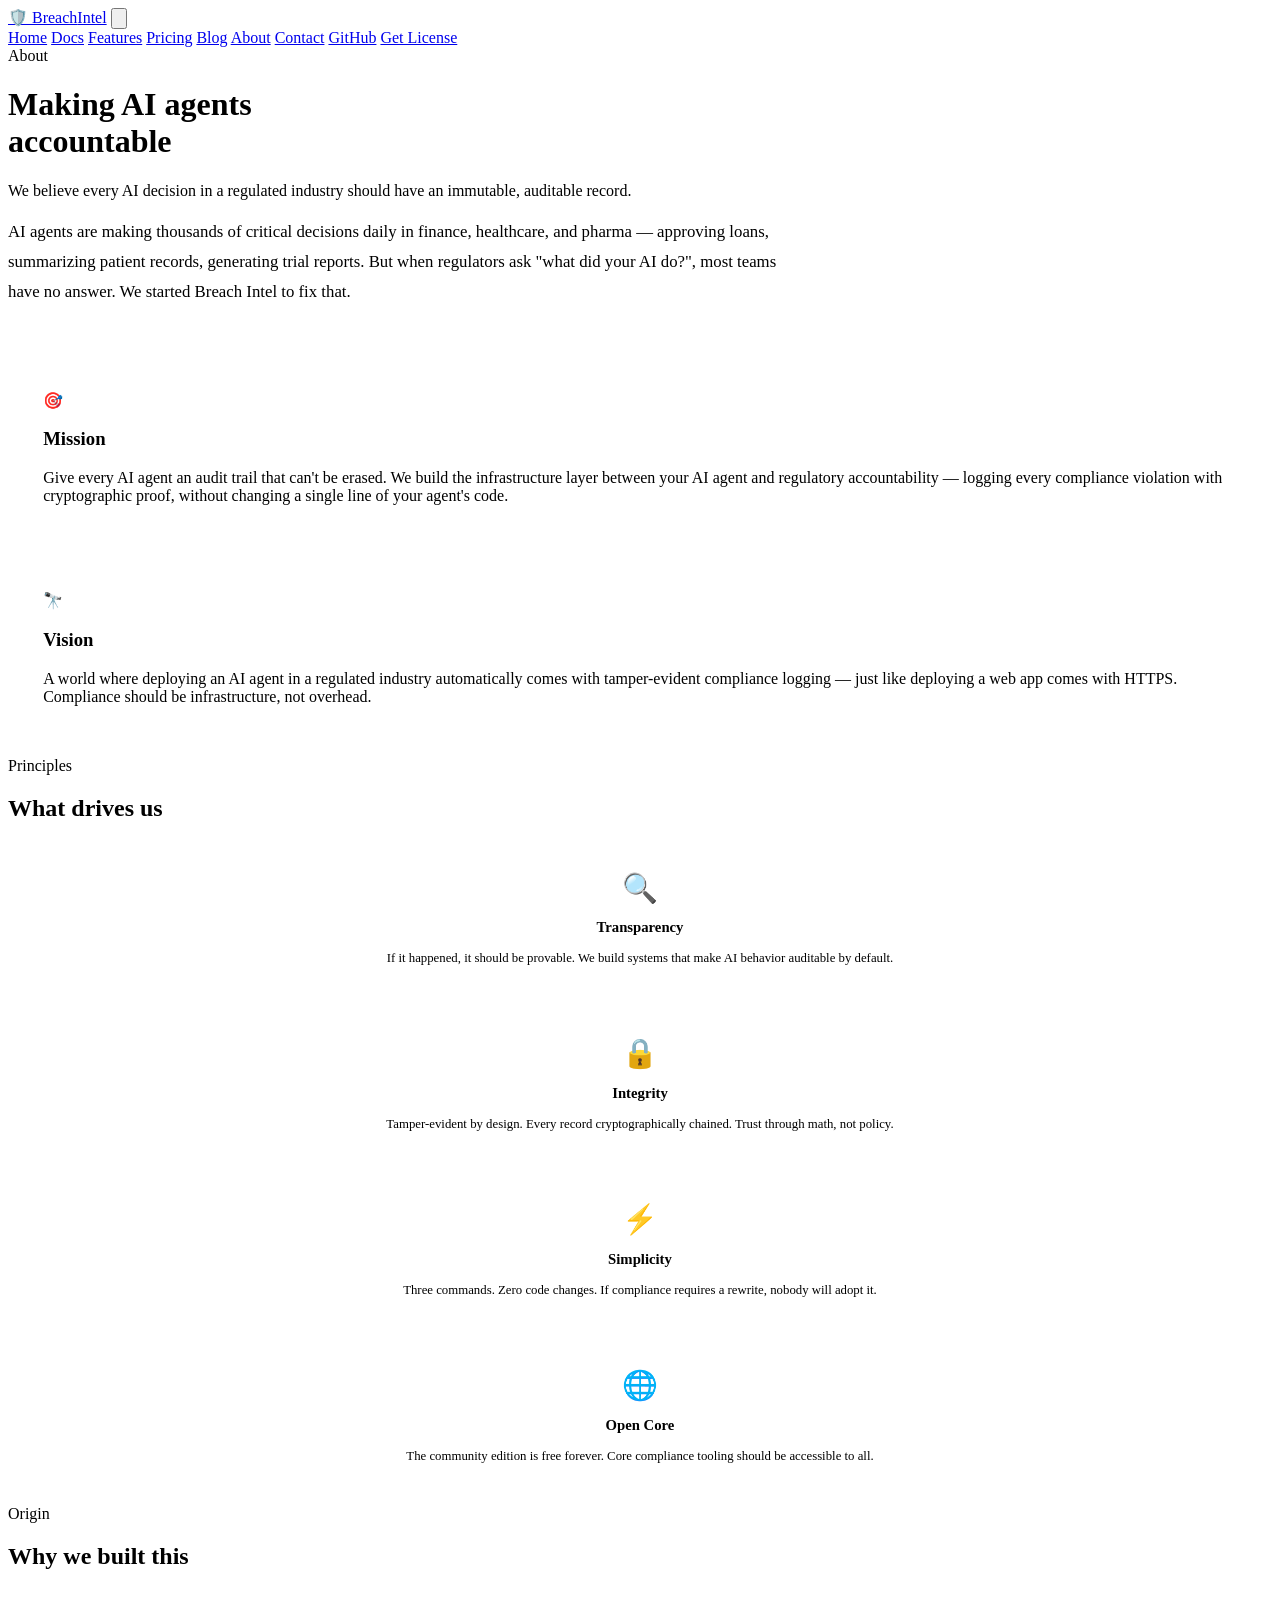
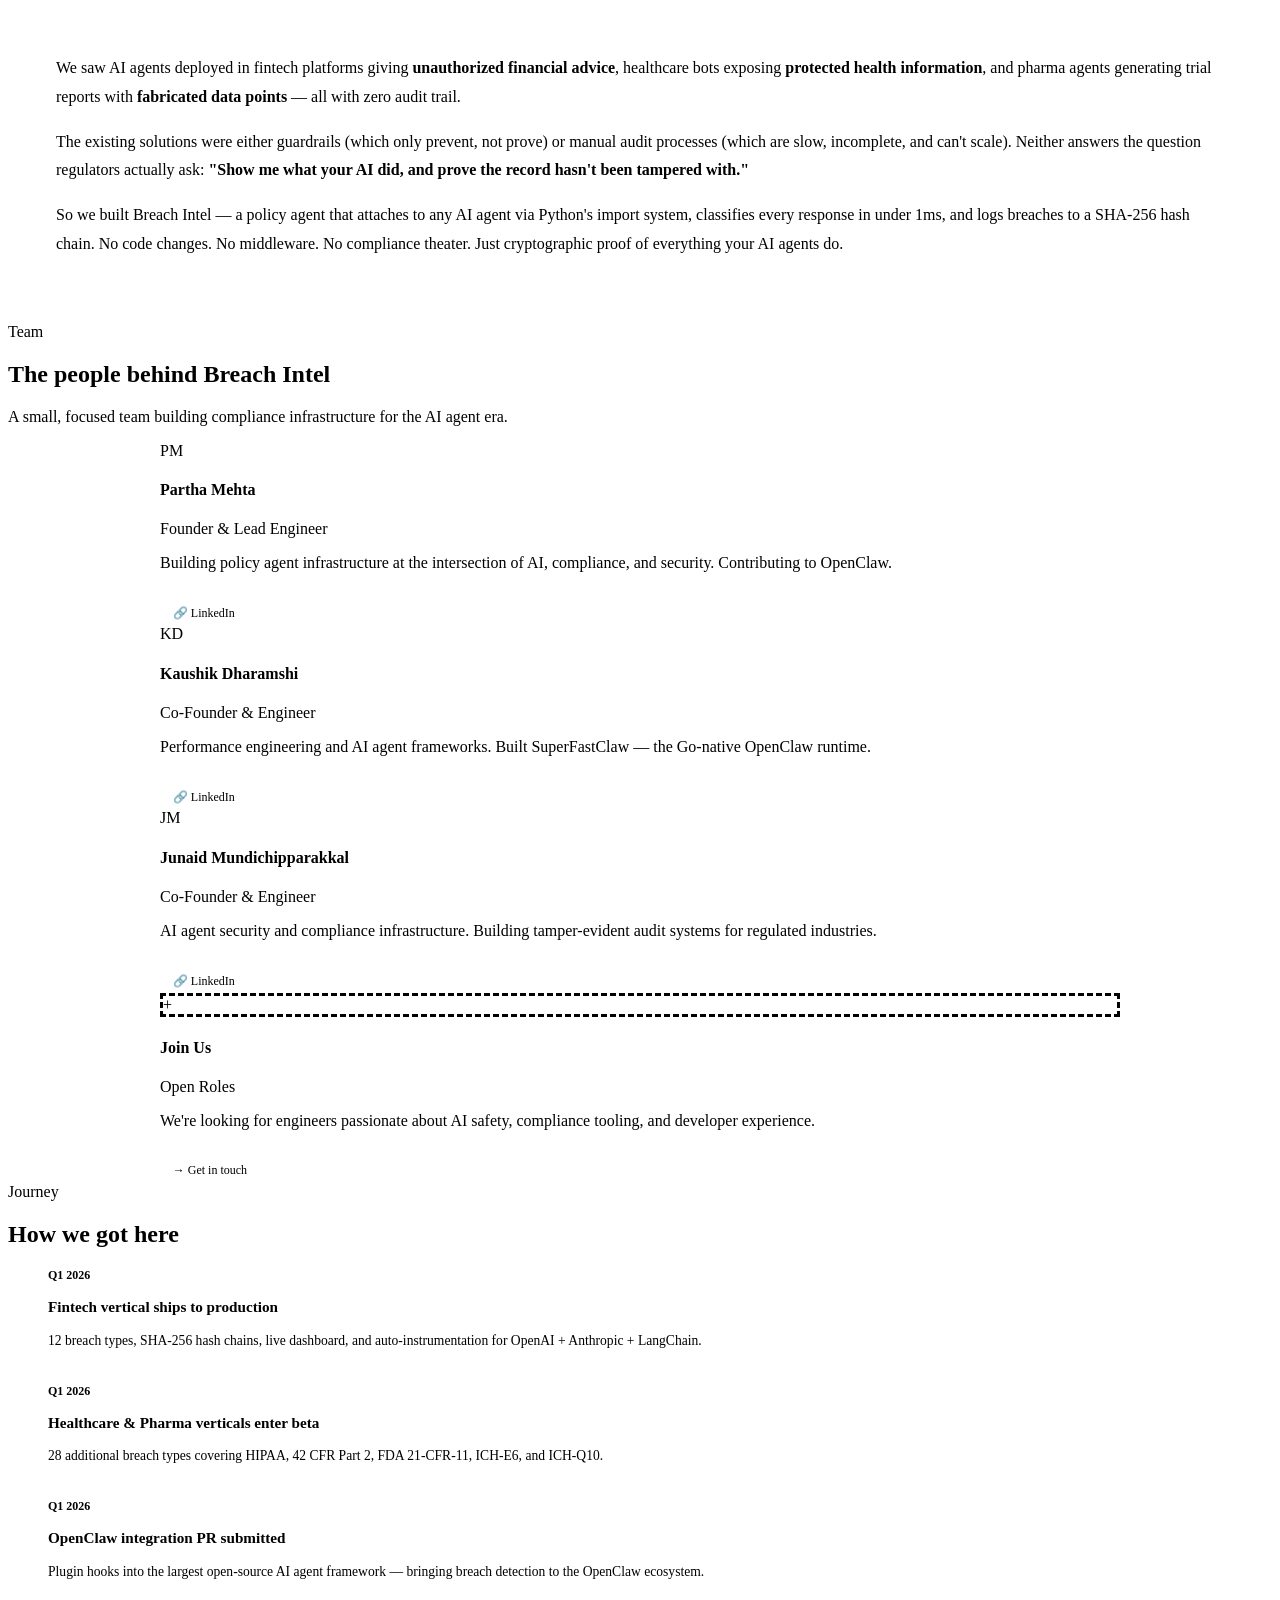
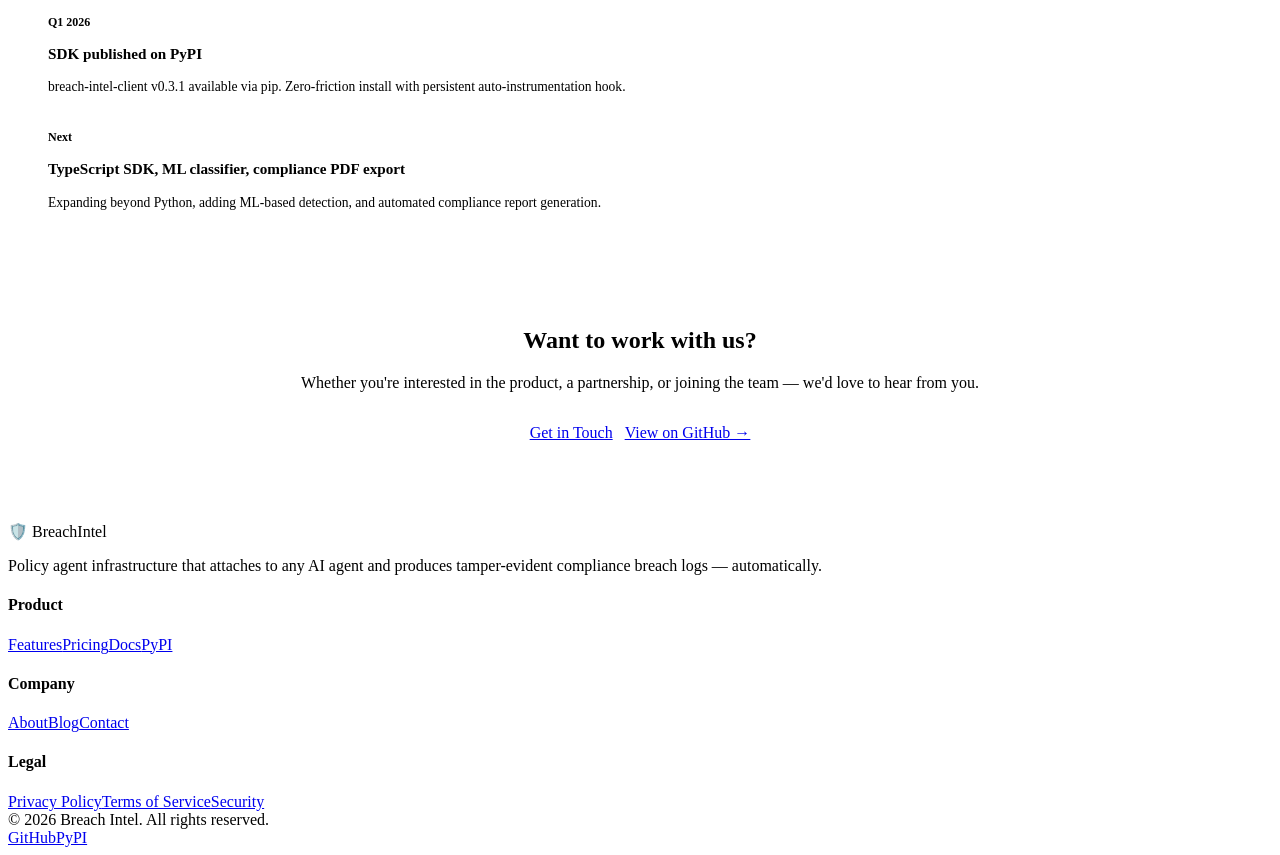
==== commit c29a126e: "Change nav CTA from 'Get Started' to 'Get License' linking to pricing" ====
--- a/about.html
+++ b/about.html
@@ -115,7 +115,7 @@
         <a href="about.html">About</a>
         <a href="contact.html">Contact</a>
         <a href="https://github.com/ParthaMehtaOrg" target="_blank">GitHub</a>
-        <a href="contact.html" class="nav-cta">Get Started</a>
+        <a href="pricing.html" class="nav-cta">Get License</a>
       </div>
     </div>
   </nav>
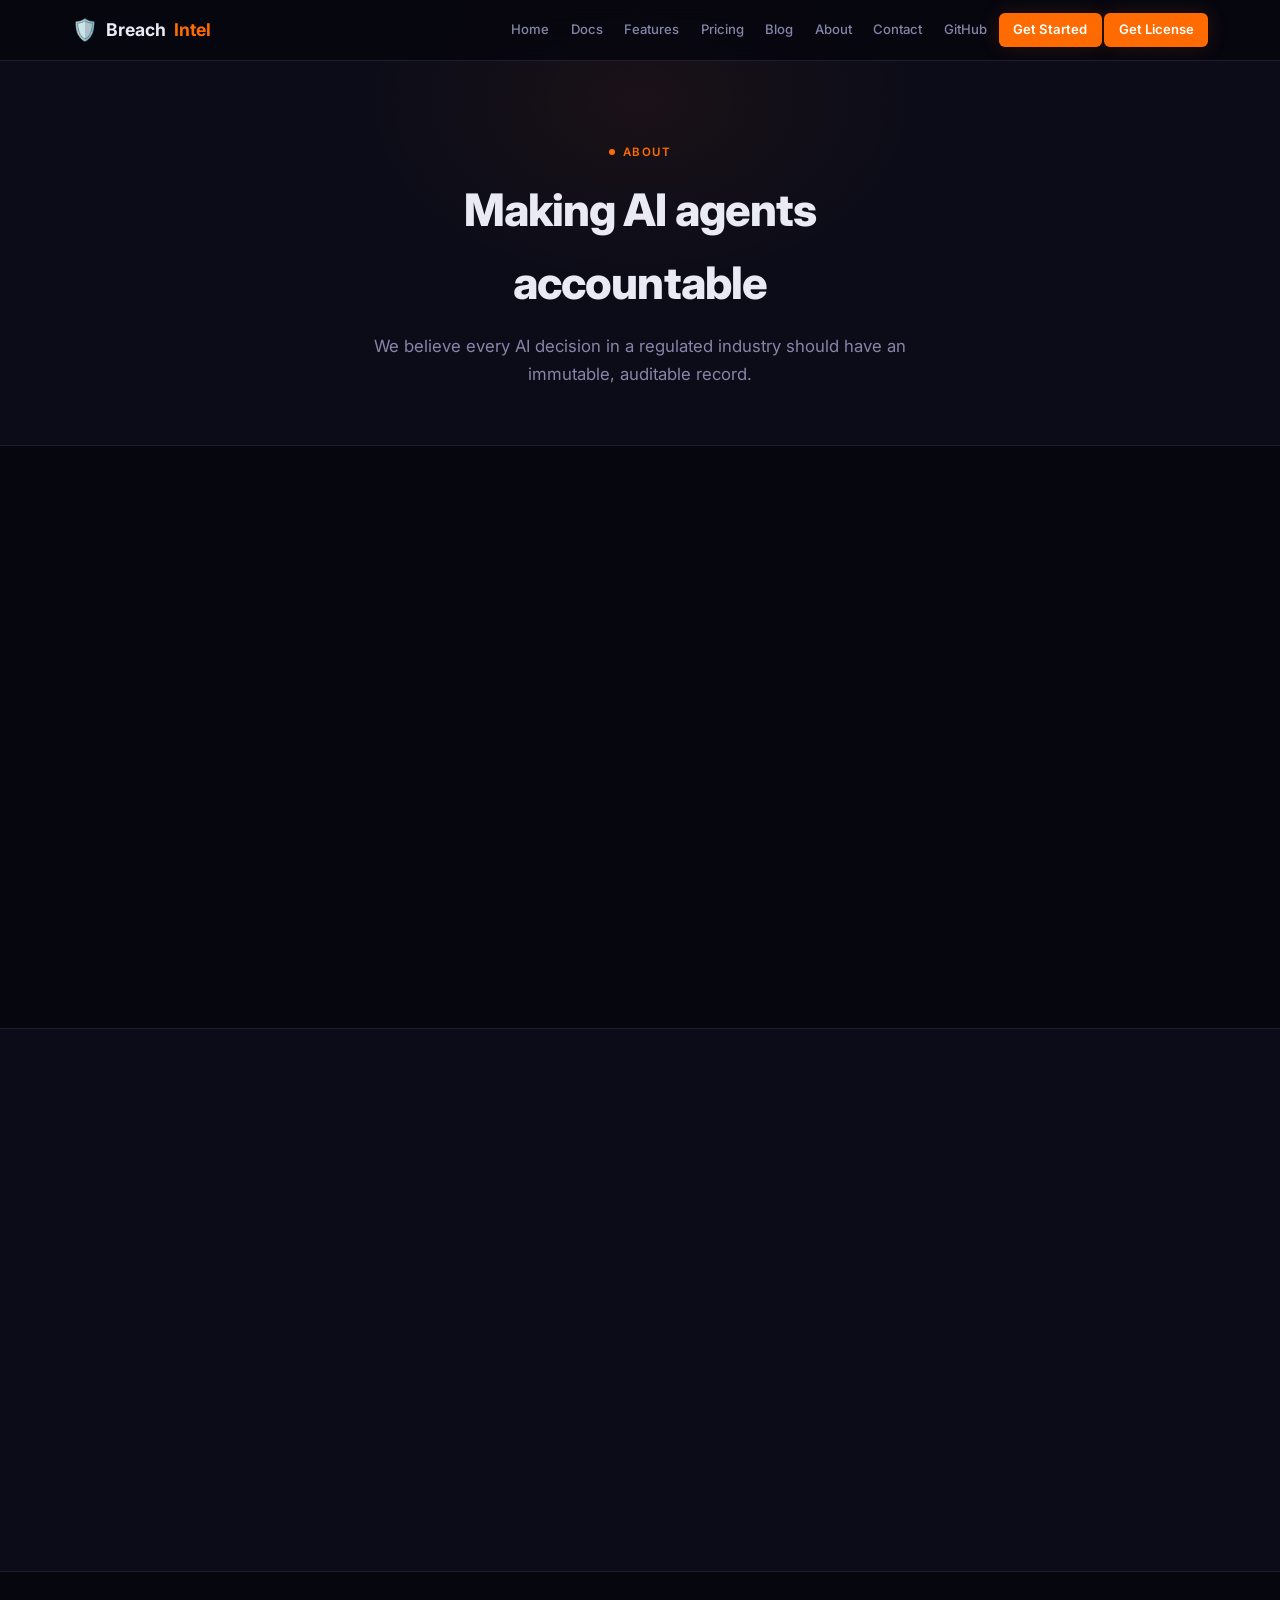
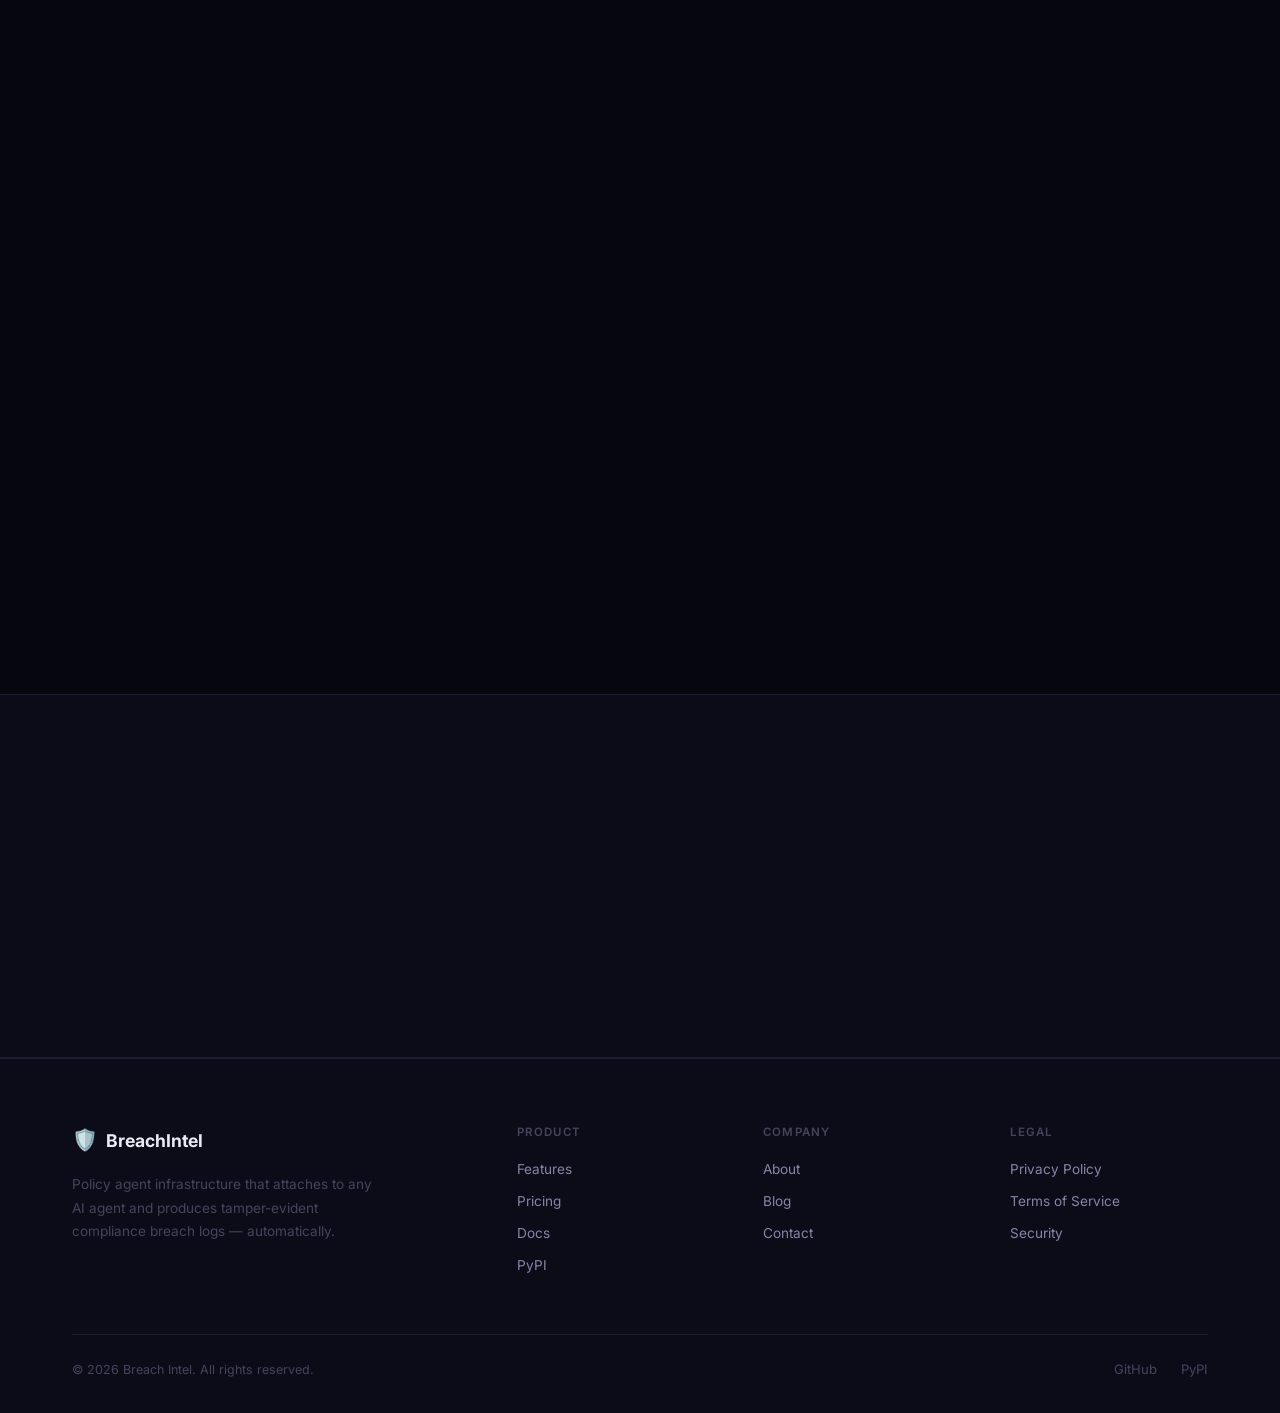
==== commit 0c877960: "Point all GitHub links to breach-intel-packages repo" ====
--- a/about.html
+++ b/about.html
@@ -114,7 +114,8 @@
         <a href="blog.html">Blog</a>
         <a href="about.html">About</a>
         <a href="contact.html">Contact</a>
-        <a href="https://github.com/ParthaMehtaOrg" target="_blank">GitHub</a>
+        <a href="https://github.com/ParthaMehtaOrg/breach-intel-packages" target="_blank">GitHub</a>
+        <a href="contact.html" class="nav-cta">Get Started</a>
         <a href="pricing.html" class="nav-cta">Get License</a>
       </div>
     </div>
@@ -208,23 +209,20 @@
         <div class="team-card">
           <div class="team-avatar">PM</div>
           <h4>Partha Mehta</h4>
-          <div class="role">Founder &amp; Lead Engineer</div>
+          <div class="role">Co-Founder</div>
           <p class="bio">Building policy agent infrastructure at the intersection of AI, compliance, and security. Contributing to OpenClaw.</p>
-          <a href="https://www.linkedin.com/in/parthamehta123/" target="_blank" class="team-social">🔗 LinkedIn</a>
         </div>
         <div class="team-card">
           <div class="team-avatar">KD</div>
           <h4>Kaushik Dharamshi</h4>
-          <div class="role">Co-Founder &amp; Engineer</div>
+          <div class="role">Co-Founder</div>
           <p class="bio">Performance engineering and AI agent frameworks. Built SuperFastClaw — the Go-native OpenClaw runtime.</p>
-          <a href="https://www.linkedin.com/in/kaushikdharamshi/" target="_blank" class="team-social">🔗 LinkedIn</a>
         </div>
         <div class="team-card">
           <div class="team-avatar">JM</div>
           <h4>Junaid Mundichipparakkal</h4>
-          <div class="role">Co-Founder &amp; Engineer</div>
+          <div class="role">Co-Founder</div>
           <p class="bio">AI agent security and compliance infrastructure. Building tamper-evident audit systems for regulated industries.</p>
-          <a href="#" class="team-social">🔗 LinkedIn</a>
         </div>
         <div class="team-card">
           <div class="team-avatar" style="color:var(--text-tertiary);border-style:dashed;">+</div>
@@ -288,7 +286,7 @@
       <p class="section-sub" style="margin:0.75rem auto 2rem;">Whether you're interested in the product, a partnership, or joining the team — we'd love to hear from you.</p>
       <div style="display:flex;gap:0.75rem;justify-content:center;flex-wrap:wrap;">
         <a href="contact.html" class="btn btn-accent btn-lg">Get in Touch</a>
-        <a href="https://github.com/ParthaMehtaOrg" target="_blank" class="btn btn-outline btn-lg">View on GitHub →</a>
+        <a href="https://github.com/ParthaMehtaOrg/breach-intel-packages" target="_blank" class="btn btn-outline btn-lg">View on GitHub →</a>
       </div>
     </div>
   </section>
@@ -307,7 +305,7 @@
       </div>
       <div class="footer-bottom">
         <span class="footer-copy">&copy; 2026 Breach Intel. All rights reserved.</span>
-        <div class="footer-socials"><a href="https://github.com/ParthaMehtaOrg" target="_blank">GitHub</a><a href="https://pypi.org/project/breach-intel-client/" target="_blank">PyPI</a></div>
+        <div class="footer-socials"><a href="https://github.com/ParthaMehtaOrg/breach-intel-packages" target="_blank">GitHub</a><a href="https://pypi.org/project/breach-intel-client/" target="_blank">PyPI</a></div>
       </div>
     </div>
   </footer>
--- a/css/style.css
+++ b/css/style.css
@@ -0,0 +1,907 @@
+/* ═══════════════════════════════════════════════════════════
+   Breach Intel — Global Styles
+   Design: SuperFastClaw-inspired (dark navy, orange accent)
+   ═══════════════════════════════════════════════════════════ */
+
+/* ── Variables ── */
+:root {
+  /* Surfaces */
+  --bg:          #06060e;
+  --bg-surface:  #0c0c18;
+  --bg-elevated: #12121f;
+  --bg-card:     #0c0c18;
+  --bg-code:     #0a0a14;
+
+  /* Text */
+  --text:        #eaeaf4;
+  --text-secondary: #8585a8;
+  --text-tertiary:  #44445e;
+  --text-inverse:   #06060e;
+
+  /* Accent — vibrant orange */
+  --accent:       #ff6b00;
+  --accent-light: #ff9a3c;
+  --accent-bg:    rgba(255, 107, 0, 0.1);
+  --accent-bg-hover: rgba(255, 107, 0, 0.18);
+  --accent-glow:  rgba(255, 107, 0, 0.15);
+  --accent-glow-strong: rgba(255, 107, 0, 0.3);
+
+  /* Semantic */
+  --success:  #22c55e;
+  --warning:  #fbbf24;
+  --danger:   #f87171;
+  --info:     #38bdf8;
+  --purple:   #a78bfa;
+
+  /* Borders */
+  --border:       #1e1e30;
+  --border-light: #16162a;
+  --border-hover: #2a2a44;
+
+  /* Shadows */
+  --shadow-sm:  0 1px 3px rgba(0, 0, 0, 0.3);
+  --shadow-md:  0 4px 12px rgba(0, 0, 0, 0.4);
+  --shadow-lg:  0 8px 30px rgba(0, 0, 0, 0.5);
+  --shadow-xl:  0 16px 50px rgba(0, 0, 0, 0.6);
+
+  /* Radius */
+  --radius-sm:  6px;
+  --radius-md:  10px;
+  --radius-lg:  16px;
+  --radius-xl:  24px;
+  --radius-full: 100px;
+
+  /* Spacing */
+  --section-pad: 6rem 0;
+
+  /* Typography */
+  --font-body: 'Inter', -apple-system, BlinkMacSystemFont, 'Segoe UI', sans-serif;
+  --font-mono: 'JetBrains Mono', 'Fira Code', 'Consolas', monospace;
+
+  /* Transitions */
+  --ease: cubic-bezier(0.4, 0, 0.2, 1);
+}
+
+/* ── Reset ── */
+*, *::before, *::after { margin: 0; padding: 0; box-sizing: border-box; }
+
+html {
+  scroll-behavior: smooth;
+  -webkit-text-size-adjust: 100%;
+}
+
+body {
+  font-family: var(--font-body);
+  background: var(--bg);
+  color: var(--text);
+  line-height: 1.65;
+  overflow-x: hidden;
+  -webkit-font-smoothing: antialiased;
+  -moz-osx-font-smoothing: grayscale;
+}
+
+img { max-width: 100%; display: block; }
+a { color: inherit; text-decoration: none; }
+code, pre { font-family: var(--font-mono); }
+
+/* ── Layout ── */
+.container {
+  max-width: 1200px;
+  margin: 0 auto;
+  padding: 0 2rem;
+}
+.container-narrow {
+  max-width: 800px;
+  margin: 0 auto;
+  padding: 0 2rem;
+}
+
+/* ── Navigation ── */
+.nav {
+  position: fixed;
+  top: 0;
+  width: 100%;
+  z-index: 100;
+  background: rgba(6, 6, 14, 0.8);
+  backdrop-filter: blur(20px);
+  -webkit-backdrop-filter: blur(20px);
+  border-bottom: 1px solid var(--border);
+  padding: 0;
+  transition: background 0.3s var(--ease), box-shadow 0.3s var(--ease);
+}
+.nav.scrolled {
+  background: rgba(6, 6, 14, 0.95);
+  box-shadow: 0 1px 12px rgba(0,0,0,0.4);
+}
+.nav-inner {
+  max-width: 1200px;
+  margin: 0 auto;
+  padding: 0 2rem;
+  height: 60px;
+  display: flex;
+  align-items: center;
+  justify-content: space-between;
+}
+.nav-brand {
+  display: flex;
+  align-items: center;
+  gap: 0.5rem;
+  font-weight: 700;
+  font-size: 1.1rem;
+  color: var(--text);
+  text-decoration: none;
+}
+.nav-brand .icon { font-size: 1.3rem; }
+.nav-brand .highlight { color: var(--accent); }
+
+.nav-links {
+  display: flex;
+  align-items: center;
+  gap: 0.15rem;
+}
+.nav-links a {
+  padding: 0.35rem 0.6rem;
+  font-size: 0.82rem;
+  font-weight: 500;
+  color: var(--text-secondary);
+  border-radius: var(--radius-sm);
+  transition: all 0.2s var(--ease);
+}
+.nav-links a:hover,
+.nav-links a.active {
+  color: var(--text);
+  background: rgba(255, 255, 255, 0.06);
+}
+
+.nav-cta {
+  background: var(--accent) !important;
+  color: #fff !important;
+  font-weight: 600 !important;
+  padding: 0.4rem 0.9rem !important;
+  border-radius: var(--radius-sm) !important;
+  transition: all 0.2s var(--ease) !important;
+  box-shadow: 0 0 20px var(--accent-glow);
+}
+.nav-cta:hover {
+  background: var(--accent-light) !important;
+  transform: translateY(-1px) !important;
+  box-shadow: 0 0 30px var(--accent-glow-strong) !important;
+}
+
+/* Mobile menu */
+.nav-toggle {
+  display: none;
+  background: none;
+  border: none;
+  cursor: pointer;
+  padding: 0.5rem;
+  color: var(--text);
+}
+.nav-toggle svg { width: 24px; height: 24px; }
+
+/* ── Buttons ── */
+.btn {
+  display: inline-flex;
+  align-items: center;
+  gap: 0.5rem;
+  padding: 0.7rem 1.6rem;
+  border-radius: var(--radius-sm);
+  font-size: 0.9rem;
+  font-weight: 600;
+  font-family: var(--font-body);
+  text-decoration: none;
+  cursor: pointer;
+  border: none;
+  transition: all 0.2s var(--ease);
+  line-height: 1.4;
+}
+.btn-primary {
+  background: linear-gradient(135deg, var(--accent), #e05500);
+  color: #fff;
+  box-shadow: 0 0 25px var(--accent-glow);
+}
+.btn-primary:hover {
+  box-shadow: 0 0 35px var(--accent-glow-strong);
+  transform: translateY(-2px);
+}
+.btn-accent {
+  background: linear-gradient(135deg, var(--accent), #e05500);
+  color: #fff;
+  box-shadow: 0 0 25px var(--accent-glow);
+}
+.btn-accent:hover {
+  box-shadow: 0 0 35px var(--accent-glow-strong);
+  transform: translateY(-2px);
+}
+.btn-outline {
+  background: transparent;
+  color: var(--text);
+  border: 1px solid var(--border);
+}
+.btn-outline:hover {
+  border-color: var(--border-hover);
+  background: rgba(255, 255, 255, 0.03);
+  transform: translateY(-2px);
+}
+.btn-ghost {
+  background: transparent;
+  color: var(--accent);
+  padding: 0.5rem 0;
+}
+.btn-ghost:hover { color: var(--accent-light); }
+.btn-ghost .arrow { transition: transform 0.2s var(--ease); }
+.btn-ghost:hover .arrow { transform: translateX(4px); }
+
+.btn-sm { padding: 0.45rem 1rem; font-size: 0.82rem; }
+.btn-lg { padding: 0.85rem 2rem; font-size: 0.95rem; }
+
+/* ── Section ── */
+section { padding: var(--section-pad); }
+
+.section-eyebrow {
+  display: inline-flex;
+  align-items: center;
+  gap: 0.5rem;
+  font-size: 0.72rem;
+  text-transform: uppercase;
+  letter-spacing: 0.12em;
+  font-weight: 600;
+  color: var(--accent);
+  margin-bottom: 0.75rem;
+}
+.section-eyebrow .dot {
+  width: 6px; height: 6px;
+  border-radius: 50%;
+  background: var(--accent);
+}
+.section-title {
+  font-size: clamp(1.8rem, 3.5vw, 2.8rem);
+  font-weight: 800;
+  line-height: 1.12;
+  letter-spacing: -0.025em;
+  color: var(--text);
+}
+.section-title .accent { color: var(--accent); }
+.section-sub {
+  font-size: 1.05rem;
+  color: var(--text-secondary);
+  line-height: 1.7;
+  max-width: 580px;
+  margin-top: 1rem;
+}
+.section-header {
+  margin-bottom: 3.5rem;
+}
+.section-header.center {
+  text-align: center;
+  display: flex;
+  flex-direction: column;
+  align-items: center;
+}
+
+/* ── Cards ── */
+.card {
+  background: var(--bg-surface);
+  border: 1px solid var(--border);
+  border-radius: var(--radius-md);
+  padding: 1.8rem;
+  transition: all 0.25s var(--ease);
+}
+.card:hover {
+  border-color: var(--border-hover);
+  transform: translateY(-2px);
+  background: var(--bg-elevated);
+}
+.card-icon {
+  width: 42px;
+  height: 42px;
+  border-radius: var(--radius-sm);
+  display: flex;
+  align-items: center;
+  justify-content: center;
+  font-size: 1.3rem;
+  margin-bottom: 1.1rem;
+  background: var(--accent-bg);
+}
+.card-icon.green  { background: rgba(34, 197, 94, 0.12); }
+.card-icon.blue   { background: rgba(56, 189, 248, 0.12); }
+.card-icon.orange { background: rgba(255, 107, 0, 0.12); }
+.card-icon.red    { background: rgba(248, 113, 113, 0.12); }
+.card-icon.purple { background: rgba(167, 139, 250, 0.12); }
+
+.card h3 {
+  font-size: 0.95rem;
+  font-weight: 700;
+  margin-bottom: 0.5rem;
+  color: var(--text);
+}
+.card p {
+  font-size: 0.85rem;
+  color: var(--text-secondary);
+  line-height: 1.6;
+}
+
+/* ── Grid ── */
+.grid-2 { display: grid; grid-template-columns: repeat(2, 1fr); gap: 1rem; }
+.grid-3 { display: grid; grid-template-columns: repeat(3, 1fr); gap: 1rem; }
+.grid-4 { display: grid; grid-template-columns: repeat(4, 1fr); gap: 1rem; }
+
+/* ── Badge / Tag ── */
+.badge {
+  display: inline-flex;
+  align-items: center;
+  gap: 0.4rem;
+  padding: 0.3rem 0.8rem;
+  border-radius: var(--radius-full);
+  font-size: 0.75rem;
+  font-weight: 600;
+  border: 1px solid var(--border);
+  background: var(--bg-surface);
+  color: var(--text-secondary);
+}
+.badge.accent {
+  background: var(--accent-bg);
+  color: var(--accent);
+  border-color: rgba(255, 107, 0, 0.2);
+}
+.tag {
+  display: inline-block;
+  padding: 0.2rem 0.55rem;
+  border-radius: var(--radius-sm);
+  font-size: 0.7rem;
+  font-weight: 600;
+  font-family: var(--font-mono);
+  background: var(--bg-elevated);
+  color: var(--text-secondary);
+  border: 1px solid var(--border);
+}
+
+/* ── Terminal / Code ── */
+.terminal {
+  background: var(--bg-surface);
+  border: 1px solid var(--border);
+  border-radius: var(--radius-md);
+  overflow: hidden;
+  box-shadow: var(--shadow-lg);
+}
+.terminal-bar {
+  display: flex;
+  align-items: center;
+  gap: 6px;
+  padding: 0.75rem 1rem;
+  background: var(--bg-elevated);
+  border-bottom: 1px solid var(--border);
+}
+.terminal-dot { width: 10px; height: 10px; border-radius: 50%; }
+.terminal-dot.r { background: #f87171; }
+.terminal-dot.y { background: #fbbf24; }
+.terminal-dot.g { background: #22c55e; }
+.terminal-body {
+  padding: 1.2rem 1.4rem;
+  font-family: var(--font-mono);
+  font-size: 0.8rem;
+  line-height: 1.85;
+  color: var(--text-secondary);
+  overflow-x: auto;
+}
+.terminal-body .prompt { color: var(--success); }
+.terminal-body .cmd { color: var(--text); }
+.terminal-body .flag { color: var(--info); }
+.terminal-body .output { color: var(--text-tertiary); }
+.terminal-body .success { color: var(--success); }
+.terminal-body .warn { color: var(--warning); }
+.terminal-body .url { color: var(--accent); }
+.terminal-body .accent-text { color: var(--accent); }
+
+/* ── Stats ── */
+.stats-row {
+  display: grid;
+  grid-template-columns: repeat(auto-fit, minmax(140px, 1fr));
+  gap: 0;
+  border: 1px solid var(--border);
+  border-radius: var(--radius-lg);
+  background: var(--bg-surface);
+  overflow: hidden;
+}
+.stat {
+  padding: 1.5rem 1.2rem;
+  text-align: center;
+  border-right: 1px solid var(--border);
+}
+.stat:last-child { border-right: none; }
+.stat-value {
+  font-family: var(--font-mono);
+  font-size: 1.5rem;
+  font-weight: 700;
+  color: var(--text);
+}
+.stat-label {
+  font-size: 0.72rem;
+  text-transform: uppercase;
+  letter-spacing: 0.1em;
+  color: var(--text-tertiary);
+  margin-top: 0.25rem;
+  font-weight: 500;
+}
+
+/* ── Table ── */
+.table-wrap {
+  border: 1px solid var(--border);
+  border-radius: var(--radius-md);
+  overflow: hidden;
+  background: var(--bg-surface);
+}
+.table-wrap table {
+  width: 100%;
+  border-collapse: collapse;
+}
+.table-wrap th {
+  text-align: left;
+  padding: 0.85rem 1.2rem;
+  font-size: 0.75rem;
+  text-transform: uppercase;
+  letter-spacing: 0.08em;
+  color: var(--text-tertiary);
+  background: var(--bg-elevated);
+  border-bottom: 1px solid var(--border);
+  font-weight: 600;
+}
+.table-wrap td {
+  padding: 0.8rem 1.2rem;
+  font-size: 0.88rem;
+  border-bottom: 1px solid var(--border);
+  color: var(--text-secondary);
+}
+.table-wrap tr:last-child td { border-bottom: none; }
+.table-wrap tr:hover td { background: rgba(255, 255, 255, 0.02); }
+
+.check { color: var(--success); font-weight: 600; }
+.cross { color: var(--text-tertiary); }
+
+/* ── Form ── */
+.form-group {
+  margin-bottom: 1.2rem;
+}
+.form-group label {
+  display: block;
+  font-size: 0.82rem;
+  font-weight: 600;
+  margin-bottom: 0.4rem;
+  color: var(--text);
+}
+.form-input {
+  width: 100%;
+  padding: 0.7rem 1rem;
+  border: 1px solid var(--border);
+  border-radius: var(--radius-sm);
+  font-family: var(--font-body);
+  font-size: 0.9rem;
+  color: var(--text);
+  background: var(--bg-surface);
+  transition: border-color 0.2s var(--ease), box-shadow 0.2s var(--ease);
+  outline: none;
+}
+.form-input:focus {
+  border-color: var(--accent);
+  box-shadow: 0 0 0 3px var(--accent-bg);
+}
+.form-input::placeholder { color: var(--text-tertiary); }
+textarea.form-input {
+  resize: vertical;
+  min-height: 140px;
+}
+select.form-input {
+  appearance: none;
+  background-image: url("data:image/svg+xml,%3Csvg xmlns='http://www.w3.org/2000/svg' width='12' height='12' viewBox='0 0 12 12'%3E%3Cpath fill='%238585a8' d='M6 8L1 3h10z'/%3E%3C/svg%3E");
+  background-repeat: no-repeat;
+  background-position: right 1rem center;
+  padding-right: 2.5rem;
+}
+
+/* ── Footer ── */
+.footer {
+  background: var(--bg-surface);
+  border-top: 1px solid var(--border);
+  padding: 4rem 0 2rem;
+}
+.footer-grid {
+  display: grid;
+  grid-template-columns: 2fr 1fr 1fr 1fr;
+  gap: 3rem;
+  margin-bottom: 3rem;
+}
+.footer-brand {
+  display: flex;
+  align-items: center;
+  gap: 0.5rem;
+  font-weight: 700;
+  font-size: 1.1rem;
+  margin-bottom: 1rem;
+  color: var(--text);
+}
+.footer-brand .icon { font-size: 1.3rem; }
+.footer-desc {
+  font-size: 0.85rem;
+  color: var(--text-tertiary);
+  line-height: 1.7;
+  max-width: 300px;
+}
+.footer h4 {
+  font-size: 0.72rem;
+  text-transform: uppercase;
+  letter-spacing: 0.1em;
+  color: var(--text-tertiary);
+  margin-bottom: 1rem;
+  font-weight: 600;
+}
+.footer-link {
+  display: block;
+  font-size: 0.85rem;
+  color: var(--text-secondary);
+  margin-bottom: 0.6rem;
+  transition: color 0.2s;
+}
+.footer-link:hover { color: var(--text); }
+.footer-bottom {
+  border-top: 1px solid var(--border);
+  padding-top: 1.5rem;
+  display: flex;
+  align-items: center;
+  justify-content: space-between;
+}
+.footer-copy {
+  font-size: 0.78rem;
+  color: var(--text-tertiary);
+}
+.footer-socials {
+  display: flex;
+  gap: 1.5rem;
+}
+.footer-socials a {
+  color: var(--text-tertiary);
+  font-size: 0.82rem;
+  transition: color 0.2s;
+}
+.footer-socials a:hover { color: var(--text); }
+
+/* ── Hero ── */
+.hero {
+  min-height: 100vh;
+  display: flex;
+  align-items: center;
+  padding: 7rem 0 4rem;
+  position: relative;
+  overflow: hidden;
+}
+.hero::before {
+  content: '';
+  position: absolute;
+  top: -100px;
+  left: 50%;
+  transform: translateX(-50%);
+  width: 800px;
+  height: 600px;
+  background: radial-gradient(ellipse, rgba(255, 107, 0, 0.1) 0%, transparent 65%);
+  pointer-events: none;
+}
+.hero::after {
+  content: '';
+  position: absolute;
+  top: 200px;
+  left: -200px;
+  width: 500px;
+  height: 500px;
+  background: radial-gradient(ellipse, rgba(167, 139, 250, 0.05) 0%, transparent 65%);
+  pointer-events: none;
+}
+.hero-content {
+  position: relative;
+  z-index: 1;
+}
+.hero-layout {
+  display: grid;
+  grid-template-columns: 1fr 1fr;
+  gap: 3.5rem;
+  align-items: center;
+}
+.hero h1 {
+  font-size: clamp(2.6rem, 5.5vw, 3.8rem);
+  font-weight: 800;
+  line-height: 1.08;
+  letter-spacing: -0.03em;
+  margin-bottom: 1.2rem;
+  background: linear-gradient(135deg, #fff 0%, var(--accent-light) 60%, var(--accent) 100%);
+  -webkit-background-clip: text;
+  -webkit-text-fill-color: transparent;
+  background-clip: text;
+}
+.hero .sub {
+  font-size: 1.1rem;
+  color: var(--text-secondary);
+  line-height: 1.7;
+  margin-bottom: 2rem;
+  max-width: 480px;
+}
+.hero-ctas {
+  display: flex;
+  gap: 0.75rem;
+  flex-wrap: wrap;
+}
+
+/* ── Page Header ── */
+.page-header {
+  padding: 8.5rem 0 3.5rem;
+  text-align: center;
+  background: var(--bg-surface);
+  border-bottom: 1px solid var(--border);
+  position: relative;
+  overflow: hidden;
+}
+.page-header::before {
+  content: '';
+  position: absolute;
+  top: -100px;
+  left: 50%;
+  transform: translateX(-50%);
+  width: 600px;
+  height: 400px;
+  background: radial-gradient(ellipse, rgba(255, 107, 0, 0.06) 0%, transparent 65%);
+  pointer-events: none;
+}
+.page-header h1 {
+  font-size: clamp(2rem, 4vw, 2.8rem);
+  font-weight: 800;
+  letter-spacing: -0.02em;
+  margin-bottom: 0.75rem;
+  position: relative;
+}
+.page-header p {
+  font-size: 1.05rem;
+  color: var(--text-secondary);
+  max-width: 550px;
+  margin: 0 auto;
+  position: relative;
+}
+
+/* ── Pricing ── */
+.pricing-grid {
+  display: grid;
+  grid-template-columns: repeat(3, 1fr);
+  gap: 1.25rem;
+  align-items: start;
+}
+.pricing-card {
+  background: var(--bg-surface);
+  border: 1px solid var(--border);
+  border-radius: var(--radius-lg);
+  padding: 2.5rem 2rem;
+  text-align: center;
+  transition: all 0.25s var(--ease);
+  position: relative;
+}
+.pricing-card:hover {
+  border-color: var(--border-hover);
+  transform: translateY(-3px);
+}
+.pricing-card.featured {
+  border-color: var(--accent);
+  box-shadow: 0 0 40px var(--accent-glow);
+}
+.pricing-card.featured::before {
+  content: 'Most Popular';
+  position: absolute;
+  top: -12px;
+  left: 50%;
+  transform: translateX(-50%);
+  background: var(--accent);
+  color: #fff;
+  font-size: 0.7rem;
+  font-weight: 700;
+  padding: 0.25rem 1rem;
+  border-radius: var(--radius-full);
+  text-transform: uppercase;
+  letter-spacing: 0.06em;
+}
+.pricing-card h3 {
+  font-size: 1.05rem;
+  font-weight: 700;
+  margin-bottom: 0.4rem;
+}
+.pricing-card .price {
+  font-size: 2.8rem;
+  font-weight: 800;
+  margin: 1rem 0 0.25rem;
+  letter-spacing: -0.03em;
+  color: var(--text);
+}
+.pricing-card .price span {
+  font-size: 1rem;
+  font-weight: 500;
+  color: var(--text-tertiary);
+}
+.pricing-card .period {
+  font-size: 0.82rem;
+  color: var(--text-tertiary);
+  margin-bottom: 1.5rem;
+}
+.pricing-features {
+  text-align: left;
+  list-style: none;
+  margin: 1.5rem 0;
+}
+.pricing-features li {
+  padding: 0.4rem 0;
+  font-size: 0.85rem;
+  color: var(--text-secondary);
+  display: flex;
+  align-items: flex-start;
+  gap: 0.5rem;
+}
+.pricing-features li::before {
+  content: '✓';
+  color: var(--success);
+  font-weight: 700;
+  flex-shrink: 0;
+}
+
+/* ── Blog ── */
+.blog-grid {
+  display: grid;
+  grid-template-columns: repeat(auto-fill, minmax(340px, 1fr));
+  gap: 1.25rem;
+}
+.blog-card {
+  background: var(--bg-surface);
+  border: 1px solid var(--border);
+  border-radius: var(--radius-md);
+  overflow: hidden;
+  transition: all 0.25s var(--ease);
+}
+.blog-card:hover {
+  border-color: var(--border-hover);
+  transform: translateY(-2px);
+}
+.blog-card-img {
+  height: 180px;
+  background: linear-gradient(135deg, var(--bg-elevated), var(--accent-bg));
+  display: flex;
+  align-items: center;
+  justify-content: center;
+  font-size: 3rem;
+}
+.blog-card-body { padding: 1.5rem; }
+.blog-card-meta {
+  display: flex;
+  align-items: center;
+  gap: 0.6rem;
+  font-size: 0.75rem;
+  color: var(--text-tertiary);
+  margin-bottom: 0.6rem;
+}
+.blog-card h3 {
+  font-size: 1.05rem;
+  font-weight: 700;
+  margin-bottom: 0.5rem;
+  line-height: 1.35;
+  color: var(--text);
+}
+.blog-card p {
+  font-size: 0.85rem;
+  color: var(--text-secondary);
+  line-height: 1.6;
+}
+
+/* ── Team ── */
+.team-grid {
+  display: grid;
+  grid-template-columns: repeat(auto-fill, minmax(220px, 1fr));
+  gap: 1.25rem;
+}
+.team-card {
+  text-align: center;
+  background: var(--bg-surface);
+  border: 1px solid var(--border);
+  border-radius: var(--radius-md);
+  padding: 2rem 1.5rem;
+  transition: all 0.25s var(--ease);
+}
+.team-card:hover {
+  border-color: var(--border-hover);
+  transform: translateY(-2px);
+}
+.team-avatar {
+  width: 72px;
+  height: 72px;
+  border-radius: 50%;
+  background: var(--accent-bg);
+  display: flex;
+  align-items: center;
+  justify-content: center;
+  font-size: 1.2rem;
+  font-weight: 700;
+  color: var(--accent);
+  margin: 0 auto 1rem;
+  border: 1px solid var(--border);
+  font-family: var(--font-mono);
+}
+.team-card h4 {
+  font-size: 0.95rem;
+  font-weight: 700;
+  margin-bottom: 0.2rem;
+  color: var(--text);
+}
+.team-card .role {
+  font-size: 0.78rem;
+  color: var(--accent);
+  font-weight: 600;
+  margin-bottom: 0.5rem;
+}
+.team-card .bio {
+  font-size: 0.8rem;
+  color: var(--text-secondary);
+  line-height: 1.5;
+}
+
+/* ── Alternating Section BG ── */
+.bg-warm {
+  background: var(--bg-surface);
+  border-top: 1px solid var(--border);
+  border-bottom: 1px solid var(--border);
+}
+.bg-white { background: var(--bg); }
+
+/* ── Animations ── */
+.fade-in {
+  opacity: 0;
+  transform: translateY(16px);
+  transition: opacity 0.5s var(--ease), transform 0.5s var(--ease);
+}
+.fade-in.visible {
+  opacity: 1;
+  transform: translateY(0);
+}
+
+/* ── Pulse ── */
+@keyframes pulse {
+  0%, 100% { opacity: 1; }
+  50% { opacity: 0.4; }
+}
+
+/* ── Responsive ── */
+@media (max-width: 968px) {
+  .hero-layout { grid-template-columns: 1fr; gap: 2.5rem; }
+  .pricing-grid { grid-template-columns: 1fr; max-width: 400px; margin: 0 auto; }
+  .footer-grid { grid-template-columns: 1fr 1fr; gap: 2rem; }
+  .grid-3 { grid-template-columns: 1fr; }
+  .grid-4 { grid-template-columns: repeat(2, 1fr); }
+}
+
+@media (max-width: 768px) {
+  :root { --section-pad: 4rem 0; }
+  .nav-links { display: none; }
+  .nav-links.open {
+    display: flex;
+    flex-direction: column;
+    position: absolute;
+    top: 60px;
+    left: 0;
+    width: 100%;
+    background: var(--bg);
+    border-bottom: 1px solid var(--border);
+    padding: 1rem 2rem;
+    box-shadow: var(--shadow-lg);
+  }
+  .nav-toggle { display: block; }
+  .grid-2 { grid-template-columns: 1fr; }
+  .grid-4 { grid-template-columns: 1fr; }
+  .stats-row { grid-template-columns: repeat(3, 1fr); }
+  .blog-grid { grid-template-columns: 1fr; }
+  .footer-grid { grid-template-columns: 1fr; }
+  .footer-bottom { flex-direction: column; gap: 1rem; text-align: center; }
+  .hero { min-height: auto; padding: 7rem 0 3rem; }
+}
+
+@media (max-width: 480px) {
+  .stats-row { grid-template-columns: repeat(2, 1fr); }
+  .container { padding: 0 1.25rem; }
+}
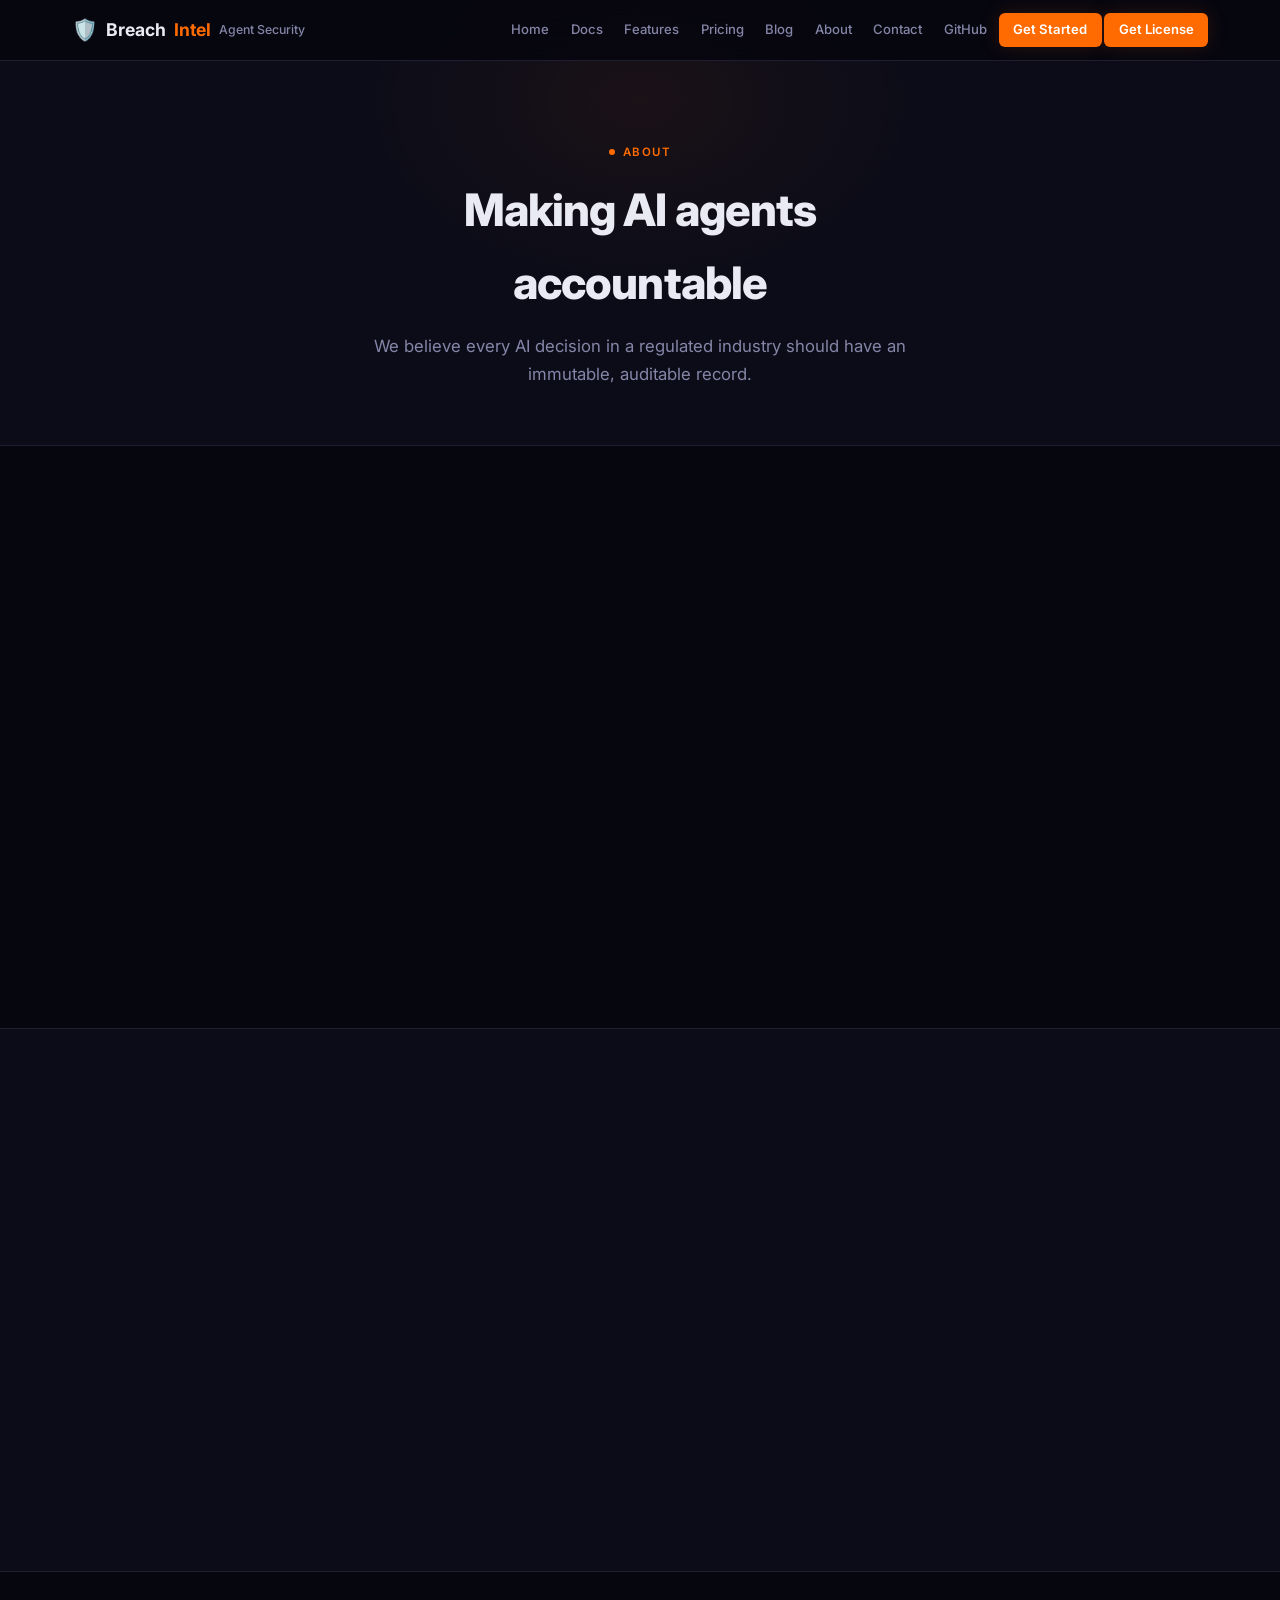
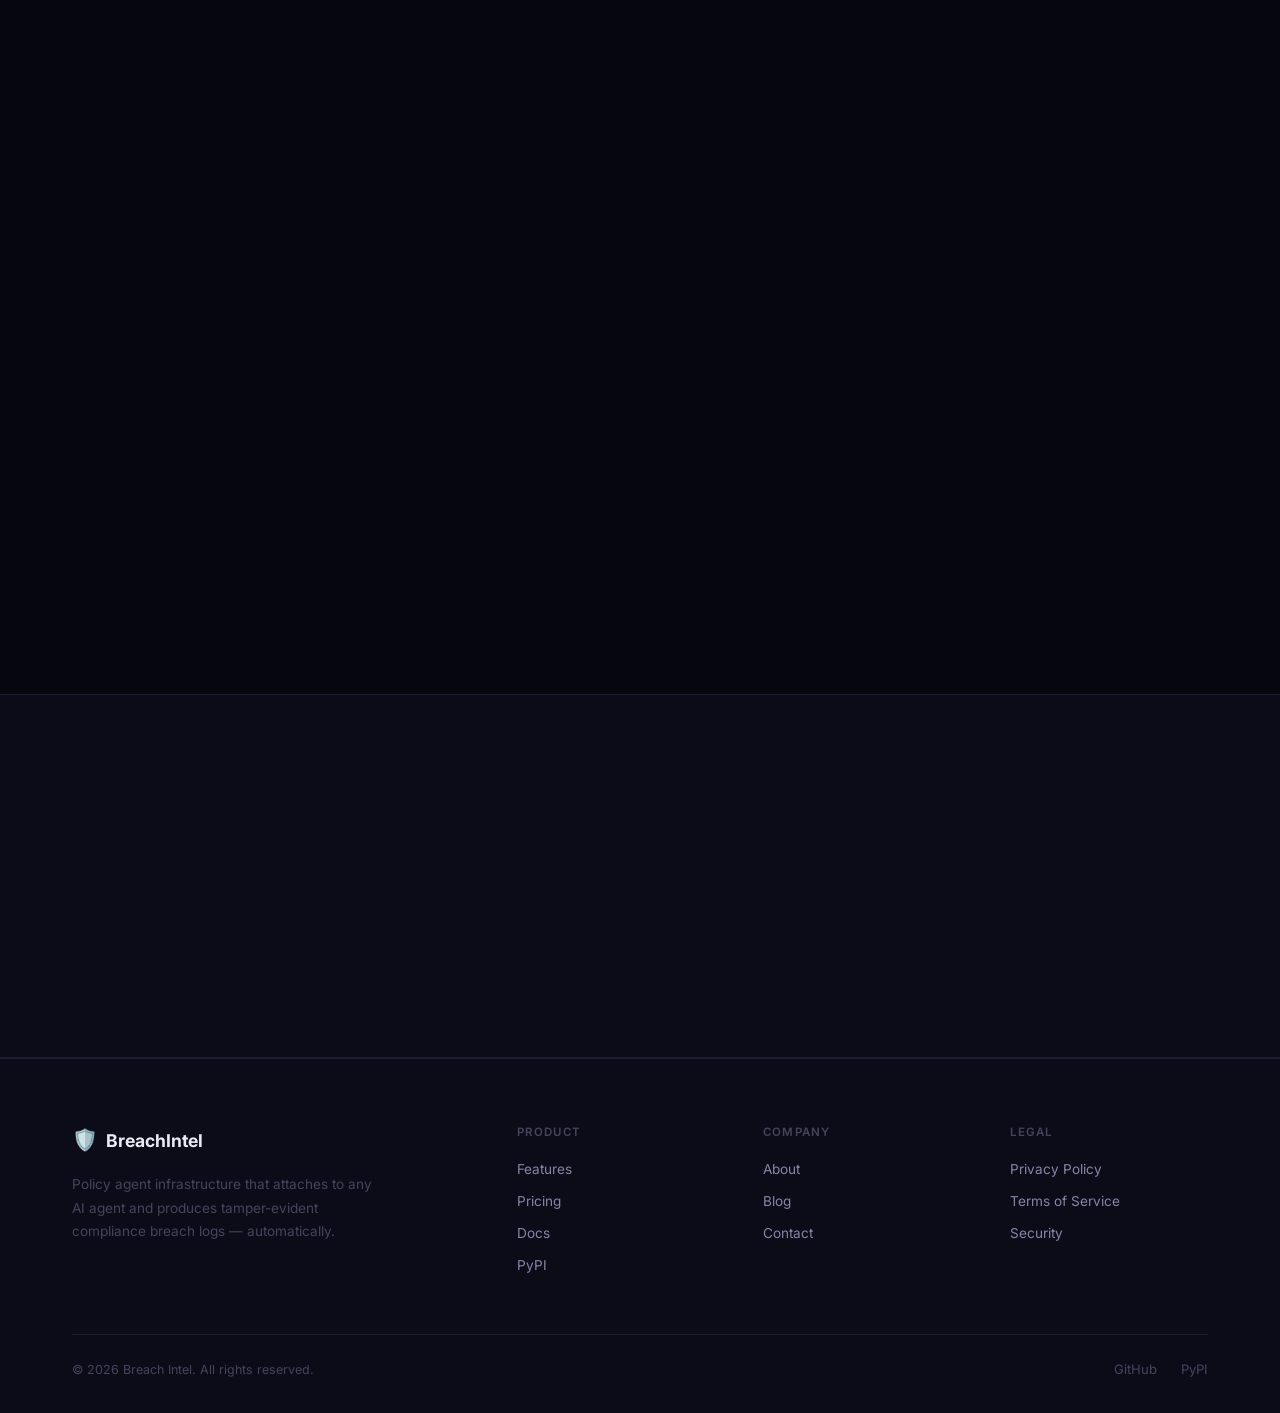
==== commit 89027d68: "Add 'Agent Security' to product name across all pages (titles + nav brand)" ====
--- a/about.html
+++ b/about.html
@@ -3,7 +3,7 @@
 <head>
   <meta charset="UTF-8">
   <meta name="viewport" content="width=device-width, initial-scale=1.0">
-  <title>About — Breach Intel</title>
+  <title>About — Breach Intel | Agent Security</title>
   <meta name="description" content="Meet the team behind Breach Intel — building the audit layer for AI agents in regulated industries.">
   <link rel="icon" href="data:image/svg+xml,<svg xmlns='http://www.w3.org/2000/svg' viewBox='0 0 100 100'><text y='.9em' font-size='90'>🛡️</text></svg>">
   <link rel="preconnect" href="https://fonts.googleapis.com">
@@ -102,7 +102,7 @@
 
   <nav class="nav">
     <div class="nav-inner">
-      <a href="index.html" class="nav-brand"><span class="icon">🛡️</span> Breach<span class="highlight">Intel</span></a>
+      <a href="index.html" class="nav-brand"><span class="icon">🛡️</span> Breach<span class="highlight">Intel</span> <span style="font-size:0.7em;color:var(--text-secondary);font-weight:500;">Agent Security</span></a>
       <button class="nav-toggle" aria-label="Menu" aria-expanded="false">
         <svg viewBox="0 0 24 24" fill="none" stroke="currentColor" stroke-width="2"><path d="M4 6h16M4 12h16M4 18h16"/></svg>
       </button>
